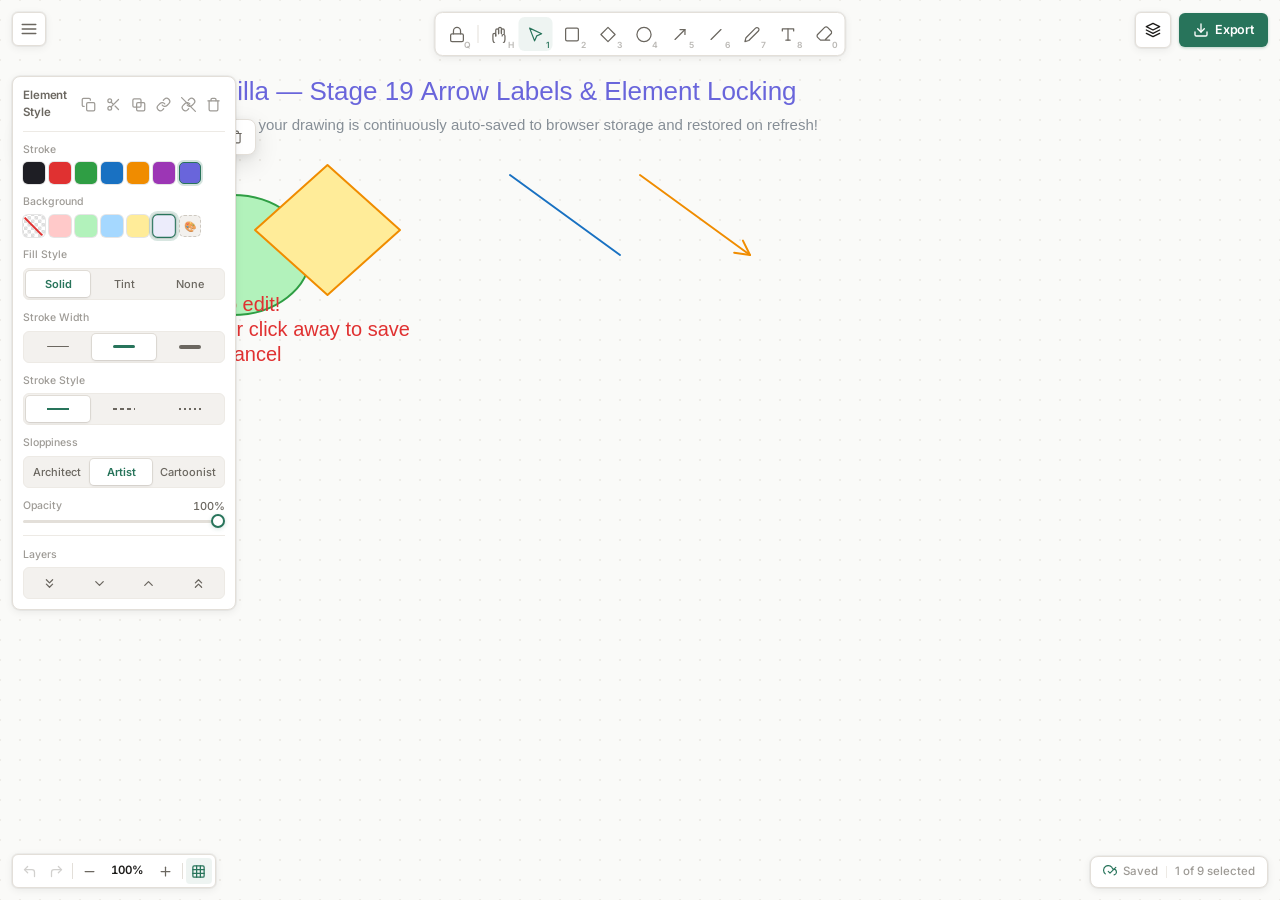
==== index.html @ 97c3aad4 "frontend almost done" ====
<!DOCTYPE html>
<html lang="en">
<head>
  <meta charset="UTF-8">
  <meta name="viewport" content="width=device-width, initial-scale=1.0, maximum-scale=1.0, user-scalable=no">
  <title>Excalidraw - Vanilla JavaScript</title>
  <meta name="description" content="Vanilla HTML, CSS, and Canvas 2D implementation of Excalidraw's frontend architecture">

  <!-- Typography: Google Fonts (Inter for clean UI, Caveat for hand-drawn labels) -->
  <link rel="preconnect" href="https://fonts.googleapis.com">
  <link rel="preconnect" href="https://fonts.gstatic.com" crossorigin>
  <link href="https://fonts.googleapis.com/css2?family=Caveat:wght@500;700&family=Inter:wght@400;500;600;700&display=swap" rel="stylesheet">

  <!-- Core Stylesheets -->
  <link rel="stylesheet" href="css/reset.css">
  <link rel="stylesheet" href="css/variables.css">
  <link rel="stylesheet" href="css/base.css">
  <link rel="stylesheet" href="css/layout.css">
  <link rel="stylesheet" href="css/canvas.css">
  <link rel="stylesheet" href="css/theme.css">
  <link rel="stylesheet" href="css/components/toolbar.css">
  <link rel="stylesheet" href="css/components/text-editor.css">
  <link rel="stylesheet" href="css/components/properties-panel.css">
  <link rel="stylesheet" href="css/components/zoom-controls.css">
  <link rel="stylesheet" href="css/components/context-menu.css">
  <link rel="stylesheet" href="css/components/topbar.css">
  <link rel="stylesheet" href="css/components/export-dialog.css">
  <link rel="stylesheet" href="css/components/status-bar.css">
  <link rel="stylesheet" href="css/components/floating-toolbar.css">
  <link rel="stylesheet" href="css/components/layers-panel.css">

  <!-- Apply saved theme before first paint to avoid flash -->
  <script>
    (function () {
      try {
        if (localStorage.getItem('excalidraw-theme') === 'dark') {
          document.documentElement.setAttribute('data-theme', 'dark');
        }
      } catch (e) { /* ignore */ }
    })();
  </script>
</head>
<body>
  <!-- Main Application Root -->
  <div id="app">

    <!-- Topbar Container -->
    <header id="topbar-container" class="ui-layer topbar-container">
      <div class="topbar-left">
        <!-- Hamburger Main Menu Button -->
        <button type="button" class="topbar-btn" id="btn-app-menu" title="Main menu" aria-label="Main menu" aria-haspopup="true" aria-expanded="false">
          <svg width="18" height="18" viewBox="0 0 24 24" fill="none" stroke="currentColor" stroke-width="2" stroke-linecap="round" stroke-linejoin="round">
            <line x1="3" y1="12" x2="21" y2="12"></line>
            <line x1="3" y1="6" x2="21" y2="6"></line>
            <line x1="3" y1="18" x2="21" y2="18"></line>
          </svg>
        </button>

        <!-- Main Menu Dropdown -->
        <div class="app-menu-dropdown" id="app-menu-dropdown" style="display: none;" role="menu">

          <!-- Dark Mode Toggle -->
          <button type="button" class="app-menu-item" id="menu-item-theme" role="menuitem">
            <div class="app-menu-item-label">
              <span id="menu-theme-icon">
                <!-- Moon icon (shown in light mode) -->
                <svg width="15" height="15" viewBox="0 0 24 24" fill="none" stroke="currentColor" stroke-width="2" stroke-linecap="round" stroke-linejoin="round">
                  <path d="M21 12.79A9 9 0 1 1 11.21 3 7 7 0 0 0 21 12.79z"></path>
                </svg>
              </span>
              <span id="menu-theme-label">Dark mode</span>
            </div>
            <span class="app-menu-shortcut">Alt+D</span>
          </button>

          <div class="app-menu-separator"></div>

          <!-- Open / Load File -->
          <button type="button" class="app-menu-item" id="menu-item-open" role="menuitem">
            <div class="app-menu-item-label">
              <svg width="15" height="15" viewBox="0 0 24 24" fill="none" stroke="currentColor" stroke-width="2" stroke-linecap="round" stroke-linejoin="round">
                <path d="M22 19a2 2 0 0 1-2 2H4a2 2 0 0 1-2-2V5a2 2 0 0 1 2-2h5l2 3h9a2 2 0 0 1 2 2z"></path>
              </svg>
              <span>Open...</span>
            </div>
            <span class="app-menu-shortcut">Ctrl+O</span>
          </button>

          <!-- Save to Disk -->
          <button type="button" class="app-menu-item" id="menu-item-save" role="menuitem">
            <div class="app-menu-item-label">
              <svg width="15" height="15" viewBox="0 0 24 24" fill="none" stroke="currentColor" stroke-width="2" stroke-linecap="round" stroke-linejoin="round">
                <path d="M19 21H5a2 2 0 0 1-2-2V5a2 2 0 0 1 2-2h11l5 5v11a2 2 0 0 1-2 2z"></path>
                <polyline points="17 21 17 13 7 13 7 21"></polyline>
                <polyline points="7 3 7 8 15 8"></polyline>
              </svg>
              <span>Save to disk</span>
            </div>
            <span class="app-menu-shortcut">Ctrl+S</span>
          </button>

          <!-- Export Image Modal -->
          <button type="button" class="app-menu-item" id="menu-item-export" role="menuitem">
            <div class="app-menu-item-label">
              <svg width="15" height="15" viewBox="0 0 24 24" fill="none" stroke="currentColor" stroke-width="2" stroke-linecap="round" stroke-linejoin="round">
                <rect x="3" y="3" width="18" height="18" rx="2" ry="2"></rect>
                <circle cx="8.5" cy="8.5" r="1.5"></circle>
                <polyline points="21 15 16 10 5 21"></polyline>
              </svg>
              <span>Export image...</span>
            </div>
            <span class="app-menu-shortcut">Ctrl+Shift+E</span>
          </button>

          <div class="app-menu-separator"></div>

          <!-- Reset Canvas -->
          <button type="button" class="app-menu-item item-danger" id="menu-item-reset" role="menuitem">
            <div class="app-menu-item-label">
              <svg width="15" height="15" viewBox="0 0 24 24" fill="none" stroke="currentColor" stroke-width="2" stroke-linecap="round" stroke-linejoin="round">
                <polyline points="3 6 5 6 21 6"></polyline>
                <path d="M19 6v14a2 2 0 0 1-2 2H7a2 2 0 0 1-2-2V6m3 0V4a2 2 0 0 1 2-2h4a2 2 0 0 1 2 2v2"></path>
              </svg>
              <span>Reset canvas</span>
            </div>
          </button>
        </div>

        <!-- Hidden File Input for Loading .excalidraw files -->
        <input type="file" id="file-input-load" accept=".excalidraw,.json" style="display: none;">
      </div>

      <div class="topbar-right">
        <!-- Quick Export Button -->
        <button type="button" class="topbar-action-btn" id="btn-quick-export" title="Export image (Ctrl+Shift+E)" aria-label="Export image">
          <svg width="16" height="16" viewBox="0 0 24 24" fill="none" stroke="currentColor" stroke-width="2" stroke-linecap="round" stroke-linejoin="round">
            <path d="M21 15v4a2 2 0 0 1-2 2H5a2 2 0 0 1-2-2v-4"></path>
            <polyline points="7 10 12 15 17 10"></polyline>
            <line x1="12" y1="15" x2="12" y2="3"></line>
          </svg>
          <span>Export</span>
        </button>
      </div>
    </header>

    <!-- Floating Shape Toolbar Container -->
    <nav id="toolbar-container" class="ui-layer toolbar-container">
      <div class="toolbar" role="toolbar" aria-label="Drawing Tools">
        <!-- Lock Tool Toggle -->
        <button type="button" class="tool-btn" id="tool-lock" data-tool="lock" title="Keep selected tool active (Q)" aria-label="Lock tool">
          <svg width="18" height="18" viewBox="0 0 24 24" fill="none" stroke="currentColor" stroke-width="2" stroke-linecap="round" stroke-linejoin="round">
            <rect x="3" y="11" width="18" height="11" rx="2" ry="2"></rect>
            <path d="M7 11V7a5 5 0 0 1 10 0v4"></path>
          </svg>
          <span class="tool-badge">Q</span>
        </button>

        <div class="tool-separator"></div>

        <!-- Hand Tool (Panning) -->
        <button type="button" class="tool-btn" id="tool-hand" data-tool="hand" title="Hand (Pan tool) (H)" aria-label="Hand tool">
          <svg width="18" height="18" viewBox="0 0 24 24" fill="none" stroke="currentColor" stroke-width="2" stroke-linecap="round" stroke-linejoin="round">
            <path d="M18 11V6a2 2 0 0 0-4 0v5"></path>
            <path d="M14 10V4a2 2 0 0 0-4 0v7"></path>
            <path d="M10 10.5V6a2 2 0 0 0-4 0v8"></path>
            <path d="M6 14v-1.5a2 2 0 0 0-4 0v6.5a7 7 0 0 0 7 7h3a7 7 0 0 0 7-7v-5a2 2 0 0 0-4 0"></path>
          </svg>
          <span class="tool-badge">H</span>
        </button>

        <!-- Selection Tool -->
        <button type="button" class="tool-btn active" id="tool-selection" data-tool="selection" title="Selection (V or 1)" aria-label="Selection tool">
          <svg width="18" height="18" viewBox="0 0 24 24" fill="none" stroke="currentColor" stroke-width="2" stroke-linecap="round" stroke-linejoin="round">
            <path d="M3 3l7 18 3-7 7-3L3 3z"></path>
          </svg>
          <span class="tool-badge">1</span>
        </button>

        <!-- Rectangle Tool -->
        <button type="button" class="tool-btn" id="tool-rectangle" data-tool="rectangle" title="Rectangle (R or 2)" aria-label="Rectangle tool">
          <svg width="18" height="18" viewBox="0 0 24 24" fill="none" stroke="currentColor" stroke-width="2" stroke-linecap="round" stroke-linejoin="round">
            <rect x="3" y="3" width="18" height="18" rx="2"></rect>
          </svg>
          <span class="tool-badge">2</span>
        </button>

        <!-- Diamond Tool -->
        <button type="button" class="tool-btn" id="tool-diamond" data-tool="diamond" title="Diamond (D or 3)" aria-label="Diamond tool">
          <svg width="18" height="18" viewBox="0 0 24 24" fill="none" stroke="currentColor" stroke-width="2" stroke-linecap="round" stroke-linejoin="round">
            <path d="M12 2l10 10-10 10L2 12z"></path>
          </svg>
          <span class="tool-badge">3</span>
        </button>

        <!-- Ellipse Tool -->
        <button type="button" class="tool-btn" id="tool-ellipse" data-tool="ellipse" title="Ellipse (O or 4)" aria-label="Ellipse tool">
          <svg width="18" height="18" viewBox="0 0 24 24" fill="none" stroke="currentColor" stroke-width="2" stroke-linecap="round" stroke-linejoin="round">
            <circle cx="12" cy="12" r="10"></circle>
          </svg>
          <span class="tool-badge">4</span>
        </button>

        <!-- Arrow Tool -->
        <button type="button" class="tool-btn" id="tool-arrow" data-tool="arrow" title="Arrow (A or 5)" aria-label="Arrow tool">
          <svg width="18" height="18" viewBox="0 0 24 24" fill="none" stroke="currentColor" stroke-width="2" stroke-linecap="round" stroke-linejoin="round">
            <line x1="5" y1="19" x2="19" y2="5"></line>
            <polyline points="12 5 19 5 19 12"></polyline>
          </svg>
          <span class="tool-badge">5</span>
        </button>

        <!-- Line Tool -->
        <button type="button" class="tool-btn" id="tool-line" data-tool="line" title="Line (L or 6)" aria-label="Line tool">
          <svg width="18" height="18" viewBox="0 0 24 24" fill="none" stroke="currentColor" stroke-width="2" stroke-linecap="round" stroke-linejoin="round">
            <line x1="5" y1="19" x2="19" y2="5"></line>
          </svg>
          <span class="tool-badge">6</span>
        </button>

        <!-- Pencil / Freehand Tool -->
        <button type="button" class="tool-btn" id="tool-freedraw" data-tool="freedraw" title="Pencil / Draw (P or 7)" aria-label="Pencil tool">
          <svg width="18" height="18" viewBox="0 0 24 24" fill="none" stroke="currentColor" stroke-width="2" stroke-linecap="round" stroke-linejoin="round">
            <path d="M17 3a2.828 2.828 0 1 1 4 4L7.5 20.5 2 22l1.5-5.5L17 3z"></path>
          </svg>
          <span class="tool-badge">7</span>
        </button>

        <!-- Text Tool -->
        <button type="button" class="tool-btn" id="tool-text" data-tool="text" title="Text (T or 8)" aria-label="Text tool">
          <svg width="18" height="18" viewBox="0 0 24 24" fill="none" stroke="currentColor" stroke-width="2" stroke-linecap="round" stroke-linejoin="round">
            <polyline points="4 7 4 4 20 4 20 7"></polyline>
            <line x1="9" y1="20" x2="15" y2="20"></line>
            <line x1="12" y1="4" x2="12" y2="20"></line>
          </svg>
          <span class="tool-badge">8</span>
        </button>

        <!-- Eraser Tool -->
        <button type="button" class="tool-btn" id="tool-eraser" data-tool="eraser" title="Eraser (E or 0)" aria-label="Eraser tool">
          <svg width="18" height="18" viewBox="0 0 24 24" fill="none" stroke="currentColor" stroke-width="2" stroke-linecap="round" stroke-linejoin="round">
            <path d="M20 20H7L3 16C2 15 2 13 3 12L13 2C14 1 16 1 17 2L22 7C23 8 23 10 22 11L14 19"></path>
          </svg>
          <span class="tool-badge">0</span>
        </button>
      </div>
    </nav>

    <!-- Element Properties Panel Container -->
    <aside id="properties-panel-container" class="ui-layer properties-panel-container">
      <div class="properties-panel" role="region" aria-label="Element Properties">

        <!-- Panel Header & Quick Actions -->
        <div class="prop-header">
          <span class="prop-header-title" id="prop-panel-title">Default Style</span>
          <div class="prop-header-actions">
            <button type="button" class="prop-action-btn" id="prop-action-copy" title="Copy selected (Ctrl+C)" aria-label="Copy">
              <svg width="15" height="15" viewBox="0 0 24 24" fill="none" stroke="currentColor" stroke-width="2" stroke-linecap="round" stroke-linejoin="round">
                <rect x="9" y="9" width="13" height="13" rx="2" ry="2"></rect>
                <path d="M5 15H4a2 2 0 0 1-2-2V4a2 2 0 0 1 2-2h9a2 2 0 0 1 2 2v1"></path>
              </svg>
            </button>
            <button type="button" class="prop-action-btn" id="prop-action-cut" title="Cut selected (Ctrl+X)" aria-label="Cut">
              <svg width="15" height="15" viewBox="0 0 24 24" fill="none" stroke="currentColor" stroke-width="2" stroke-linecap="round" stroke-linejoin="round">
                <circle cx="6" cy="6" r="3"></circle>
                <circle cx="6" cy="18" r="3"></circle>
                <line x1="20" y1="4" x2="8.12" y2="15.88"></line>
                <line x1="14.47" y1="14.48" x2="20" y2="20"></line>
                <line x1="8.12" y1="8.12" x2="12" y2="12"></line>
              </svg>
            </button>
            <button type="button" class="prop-action-btn" id="prop-action-duplicate" title="Duplicate selected (Ctrl+D)" aria-label="Duplicate">
              <svg width="15" height="15" viewBox="0 0 24 24" fill="none" stroke="currentColor" stroke-width="2" stroke-linecap="round" stroke-linejoin="round">
                <rect x="9" y="9" width="13" height="13" rx="2" ry="2"></rect>
                <rect x="3" y="3" width="13" height="13" rx="2" ry="2"></rect>
              </svg>
            </button>
            <button type="button" class="prop-action-btn" id="prop-action-group" title="Group selected (Ctrl+G)" aria-label="Group">
              <svg width="15" height="15" viewBox="0 0 24 24" fill="none" stroke="currentColor" stroke-width="2" stroke-linecap="round" stroke-linejoin="round">
                <path d="M10 13a5 5 0 0 0 7.54.54l3-3a5 5 0 0 0-7.07-7.07l-1.72 1.71"></path>
                <path d="M14 11a5 5 0 0 0-7.54-.54l-3 3a5 5 0 0 0 7.07 7.07l1.71-1.71"></path>
              </svg>
            </button>
            <button type="button" class="prop-action-btn" id="prop-action-ungroup" title="Ungroup selected (Ctrl+Shift+G)" aria-label="Ungroup">
              <svg width="15" height="15" viewBox="0 0 24 24" fill="none" stroke="currentColor" stroke-width="2" stroke-linecap="round" stroke-linejoin="round">
                <line x1="1" y1="1" x2="23" y2="23"></line>
                <path d="M10 13a5 5 0 0 0 7.54.54l3-3a5 5 0 0 0-7.07-7.07l-1.72 1.71"></path>
                <path d="M14 11a5 5 0 0 0-7.54-.54l-3 3a5 5 0 0 0 7.07 7.07l1.71-1.71"></path>
              </svg>
            </button>
            <button type="button" class="prop-action-btn prop-btn-danger" id="prop-action-delete" title="Delete selected (Delete)" aria-label="Delete">
              <svg width="15" height="15" viewBox="0 0 24 24" fill="none" stroke="currentColor" stroke-width="2" stroke-linecap="round" stroke-linejoin="round">
                <polyline points="3 6 5 6 21 6"></polyline>
                <path d="M19 6v14a2 2 0 0 1-2 2H7a2 2 0 0 1-2-2V6m3 0V4a2 2 0 0 1 2-2h4a2 2 0 0 1 2 2v2"></path>
              </svg>
            </button>
          </div>
        </div>

        <!-- 1. Stroke / Color Section -->
        <div class="prop-group" id="prop-group-stroke">
          <label class="prop-label" id="stroke-label">Stroke</label>
          <div class="color-palette" data-property="strokeColor">
            <button type="button" class="color-swatch active" data-color="#1e1e24" style="background-color: #1e1e24;" title="Charcoal Black"></button>
            <button type="button" class="color-swatch" data-color="#e03131" style="background-color: #e03131;" title="Red"></button>
            <button type="button" class="color-swatch" data-color="#2f9e44" style="background-color: #2f9e44;" title="Green"></button>
            <button type="button" class="color-swatch" data-color="#1971c2" style="background-color: #1971c2;" title="Blue"></button>
            <button type="button" class="color-swatch" data-color="#f08c00" style="background-color: #f08c00;" title="Orange"></button>
            <button type="button" class="color-swatch" data-color="#9c36b5" style="background-color: #9c36b5;" title="Purple"></button>
            
            <!-- Custom Color Picker Wrapper -->
            <label class="color-picker-label" title="Custom stroke color">
              <input type="color" class="color-picker-input" id="stroke-color-picker" value="#1e1e24">
              <span class="color-picker-icon">🎨</span>
            </label>
          </div>
        </div>

        <!-- 2. Background / Fill Color Section -->
        <div class="prop-group" id="prop-group-bg">
          <label class="prop-label">Background</label>
          <div class="color-palette" data-property="backgroundColor">
            <button type="button" class="color-swatch swatch-transparent active" data-color="transparent" title="Transparent">
              <span class="swatch-slash"></span>
            </button>
            <button type="button" class="color-swatch" data-color="#ffc9c9" style="background-color: #ffc9c9;" title="Light Red"></button>
            <button type="button" class="color-swatch" data-color="#b2f2bb" style="background-color: #b2f2bb;" title="Light Green"></button>
            <button type="button" class="color-swatch" data-color="#a5d8ff" style="background-color: #a5d8ff;" title="Light Blue"></button>
            <button type="button" class="color-swatch" data-color="#ffec99" style="background-color: #ffec99;" title="Light Yellow"></button>
            <button type="button" class="color-swatch" data-color="#ececfb" style="background-color: #ececfb;" title="Lavender"></button>

            <!-- Custom Color Picker Wrapper -->
            <label class="color-picker-label" title="Custom background color">
              <input type="color" class="color-picker-input" id="bg-color-picker" value="#ffffff">
              <span class="color-picker-icon">🎨</span>
            </label>
          </div>
        </div>

        <!-- 3. Fill Style Section -->
        <div class="prop-group" id="prop-group-fill-style">
          <label class="prop-label">Fill Style</label>
          <div class="button-group" data-property="fillStyle">
            <button type="button" class="prop-btn active" data-value="solid" title="Solid fill">
              <span class="icon-text">Solid</span>
            </button>
            <button type="button" class="prop-btn" data-value="semi" title="Semi-transparent tint">
              <span class="icon-text">Tint</span>
            </button>
            <button type="button" class="prop-btn" data-value="transparent" title="Outline only">
              <span class="icon-text">None</span>
            </button>
          </div>
        </div>

        <!-- 4. Stroke Width Section -->
        <div class="prop-group" id="prop-group-stroke-width">
          <label class="prop-label">Stroke Width</label>
          <div class="button-group" data-property="strokeWidth">
            <button type="button" class="prop-btn" data-value="1" title="Thin (1px)">
              <span class="stroke-preview stroke-thin"></span>
            </button>
            <button type="button" class="prop-btn active" data-value="2" title="Medium (2px)">
              <span class="stroke-preview stroke-medium"></span>
            </button>
            <button type="button" class="prop-btn" data-value="4" title="Bold (4px)">
              <span class="stroke-preview stroke-bold"></span>
            </button>
          </div>
        </div>

        <!-- 5. Stroke Style Section -->
        <div class="prop-group" id="prop-group-stroke-style">
          <label class="prop-label">Stroke Style</label>
          <div class="button-group" data-property="strokeStyle">
            <button type="button" class="prop-btn active" data-value="solid" title="Solid">
              <span class="dash-preview dash-solid"></span>
            </button>
            <button type="button" class="prop-btn" data-value="dashed" title="Dashed">
              <span class="dash-preview dash-dashed"></span>
            </button>
            <button type="button" class="prop-btn" data-value="dotted" title="Dotted">
              <span class="dash-preview dash-dotted"></span>
            </button>
          </div>
        </div>

        <!-- 6. Sloppiness / Roughness Section -->
        <div class="prop-group" id="prop-group-roughness">
          <label class="prop-label">Sloppiness</label>
          <div class="button-group" data-property="roughness">
            <button type="button" class="prop-btn" data-value="0" title="Architect (Clean & Straight)">
              <span class="icon-text">Architect</span>
            </button>
            <button type="button" class="prop-btn active" data-value="1" title="Artist (Hand-drawn)">
              <span class="icon-text">Artist</span>
            </button>
            <button type="button" class="prop-btn" data-value="2" title="Cartoonist (Wobbly)">
              <span class="icon-text">Cartoonist</span>
            </button>
          </div>
        </div>

        <!-- 7. Text-Specific Options (Font Family, Font Size, Text Align) -->
        <div class="prop-text-container" id="prop-group-text" style="display: none;">
          <div class="prop-separator"></div>

          <!-- Font Family -->
          <div class="prop-group">
            <label class="prop-label">Font Family</label>
            <div class="button-group" data-property="fontFamily">
              <button type="button" class="prop-btn active" data-value="1" title="Hand-drawn (Caveat)">
                <span class="font-preview font-hand">Hand</span>
              </button>
              <button type="button" class="prop-btn" data-value="2" title="Sans-Serif (Inter)">
                <span class="font-preview font-sans">Sans</span>
              </button>
              <button type="button" class="prop-btn" data-value="3" title="Monospace (Courier)">
                <span class="font-preview font-mono">Code</span>
              </button>
            </div>
          </div>

          <!-- Font Size -->
          <div class="prop-group">
            <label class="prop-label">Font Size</label>
            <div class="button-group" data-property="fontSize">
              <button type="button" class="prop-btn" data-value="16" title="Small (16px)">S</button>
              <button type="button" class="prop-btn active" data-value="20" title="Medium (20px)">M</button>
              <button type="button" class="prop-btn" data-value="28" title="Large (28px)">L</button>
              <button type="button" class="prop-btn" data-value="36" title="Extra Large (36px)">XL</button>
            </div>
          </div>

          <!-- Text Alignment -->
          <div class="prop-group">
            <label class="prop-label">Text Align</label>
            <div class="button-group" data-property="textAlign">
              <button type="button" class="prop-btn active" data-value="left" title="Align Left">
                <svg width="14" height="14" viewBox="0 0 24 24" fill="none" stroke="currentColor" stroke-width="2" stroke-linecap="round"><line x1="17" y1="10" x2="3" y2="10"></line><line x1="21" y1="6" x2="3" y2="6"></line><line x1="21" y1="14" x2="3" y2="14"></line><line x1="17" y1="18" x2="3" y2="18"></line></svg>
              </button>
              <button type="button" class="prop-btn" data-value="center" title="Align Center">
                <svg width="14" height="14" viewBox="0 0 24 24" fill="none" stroke="currentColor" stroke-width="2" stroke-linecap="round"><line x1="18" y1="10" x2="6" y2="10"></line><line x1="21" y1="6" x2="3" y2="6"></line><line x1="21" y1="14" x2="3" y2="14"></line><line x1="18" y1="18" x2="6" y2="18"></line></svg>
              </button>
              <button type="button" class="prop-btn" data-value="right" title="Align Right">
                <svg width="14" height="14" viewBox="0 0 24 24" fill="none" stroke="currentColor" stroke-width="2" stroke-linecap="round"><line x1="21" y1="10" x2="7" y2="10"></line><line x1="21" y1="6" x2="3" y2="6"></line><line x1="21" y1="14" x2="3" y2="14"></line><line x1="21" y1="18" x2="7" y2="18"></line></svg>
              </button>
            </div>
          </div>
        </div>

        <!-- 8. Opacity Slider Section -->
        <div class="prop-group" id="prop-group-opacity">
          <div class="prop-slider-header">
            <label class="prop-label">Opacity</label>
            <span class="prop-value-badge" id="opacity-value-label">100%</span>
          </div>
          <input type="range" class="prop-slider" id="opacity-slider" min="10" max="100" step="5" value="100">
        </div>

        <!-- 9. Layer Order Section (Active when elements are selected) -->
        <div class="prop-group" id="prop-group-layers" style="display: none;">
          <div class="prop-separator"></div>
          <label class="prop-label">Layers</label>
          <div class="button-group" id="layer-actions-group">
            <button type="button" class="prop-btn" id="btn-layer-send-back" title="Send to back (Ctrl+Shift+[)" aria-label="Send to back">
              <svg width="15" height="15" viewBox="0 0 24 24" fill="none" stroke="currentColor" stroke-width="2" stroke-linecap="round" stroke-linejoin="round">
                <polyline points="7 13 12 18 17 13"></polyline>
                <polyline points="7 6 12 11 17 6"></polyline>
              </svg>
            </button>
            <button type="button" class="prop-btn" id="btn-layer-send-backward" title="Send backward (Ctrl+[)" aria-label="Send backward">
              <svg width="15" height="15" viewBox="0 0 24 24" fill="none" stroke="currentColor" stroke-width="2" stroke-linecap="round" stroke-linejoin="round">
                <polyline points="6 9 12 15 18 9"></polyline>
              </svg>
            </button>
            <button type="button" class="prop-btn" id="btn-layer-bring-forward" title="Bring forward (Ctrl+])" aria-label="Bring forward">
              <svg width="15" height="15" viewBox="0 0 24 24" fill="none" stroke="currentColor" stroke-width="2" stroke-linecap="round" stroke-linejoin="round">
                <polyline points="18 15 12 9 6 15"></polyline>
              </svg>
            </button>
            <button type="button" class="prop-btn" id="btn-layer-bring-front" title="Bring to front (Ctrl+Shift+])" aria-label="Bring to front">
              <svg width="15" height="15" viewBox="0 0 24 24" fill="none" stroke="currentColor" stroke-width="2" stroke-linecap="round" stroke-linejoin="round">
                <polyline points="17 11 12 6 7 11"></polyline>
                <polyline points="17 18 12 13 7 18"></polyline>
              </svg>
            </button>
          </div>
        </div>

      </div>
    </aside>

    <!-- Main Workspace Hosting Both Canvases -->
    <main id="workspace" class="workspace">
      <div id="canvas-container" class="canvas-container">
        <!-- Canvas 1: Static Drawing Canvas (Committed elements, grid, scene background) -->
        <canvas id="static-canvas"></canvas>

        <!-- Canvas 2: Interactive Overlay Canvas (Draft previews, selection box, resize handles) -->
        <canvas id="interactive-canvas"></canvas>
      </div>
    </main>

    <!-- Bottom-Left Zoom and History Controls Container -->
    <div id="zoom-controls-container" class="ui-layer zoom-controls-container">
      <div class="zoom-controls" role="toolbar" aria-label="Zoom and History Controls">
        <!-- Undo Button -->
        <button type="button" class="zoom-btn" id="btn-undo" title="Undo (Ctrl+Z)" aria-label="Undo" disabled>
          <svg width="15" height="15" viewBox="0 0 24 24" fill="none" stroke="currentColor" stroke-width="2" stroke-linecap="round" stroke-linejoin="round">
            <polyline points="9 14 4 9 9 4"></polyline>
            <path d="M20 20v-7a4 4 0 0 0-4-4H4"></path>
          </svg>
        </button>

        <!-- Redo Button -->
        <button type="button" class="zoom-btn" id="btn-redo" title="Redo (Ctrl+Y or Ctrl+Shift+Z)" aria-label="Redo" disabled>
          <svg width="15" height="15" viewBox="0 0 24 24" fill="none" stroke="currentColor" stroke-width="2" stroke-linecap="round" stroke-linejoin="round">
            <polyline points="15 14 20 9 15 4"></polyline>
            <path d="M4 20v-7a4 4 0 0 1 4-4h12"></path>
          </svg>
        </button>

        <!-- Separator -->
        <div class="zoom-separator"></div>

        <!-- Zoom Out Button -->
        <button type="button" class="zoom-btn" id="zoom-out-btn" title="Zoom out (Ctrl+-)" aria-label="Zoom out">
          <svg width="15" height="15" viewBox="0 0 24 24" fill="none" stroke="currentColor" stroke-width="2" stroke-linecap="round" stroke-linejoin="round">
            <line x1="5" y1="12" x2="19" y2="12"></line>
          </svg>
        </button>

        <!-- Zoom Percentage / Reset Button -->
        <button type="button" class="zoom-value-btn" id="zoom-reset-btn" title="Reset zoom to 100% (Ctrl+0)" aria-label="Reset zoom">
          <span id="zoom-value-label">100%</span>
        </button>

        <!-- Zoom In Button -->
        <button type="button" class="zoom-btn" id="zoom-in-btn" title="Zoom in (Ctrl++)" aria-label="Zoom in">
          <svg width="15" height="15" viewBox="0 0 24 24" fill="none" stroke="currentColor" stroke-width="2" stroke-linecap="round" stroke-linejoin="round">
            <line x1="12" y1="5" x2="12" y2="19"></line>
            <line x1="5" y1="12" x2="19" y2="12"></line>
          </svg>
        </button>

        <!-- Separator -->
        <div class="zoom-separator"></div>

        <!-- Grid Mode Toggle Button -->
        <button type="button" class="zoom-btn active" id="btn-grid" title="Toggle grid mode (Ctrl+')" aria-label="Toggle grid">
          <svg width="15" height="15" viewBox="0 0 24 24" fill="none" stroke="currentColor" stroke-width="2" stroke-linecap="round" stroke-linejoin="round">
            <rect x="3" y="3" width="18" height="18" rx="2"></rect>
            <line x1="3" y1="9" x2="21" y2="9"></line>
            <line x1="3" y1="15" x2="21" y2="15"></line>
            <line x1="9" y1="3" x2="9" y2="21"></line>
            <line x1="15" y1="3" x2="15" y2="21"></line>
          </svg>
        </button>
      </div>
    </div>

    <!-- Bottom-Right Status Bar Container -->
    <footer id="status-bar-container" class="ui-layer status-bar-container">
      <div class="status-bar" role="status" aria-live="polite">
        <!-- Auto-Save Persistence Status -->
        <div class="status-save-group" id="status-save-group" title="Auto-saved to your browser's local storage">
          <span class="status-icon" id="status-save-icon">
            <svg width="14" height="14" viewBox="0 0 24 24" fill="none" stroke="currentColor" stroke-width="2" stroke-linecap="round" stroke-linejoin="round">
              <path d="M19 16.9A5 5 0 0 0 18 7h-1.26A8 8 0 1 0 4 15.25"></path>
              <polyline points="9 11 12 14 22 4"></polyline>
            </svg>
          </span>
          <span class="status-text" id="status-save-text">Saved</span>
        </div>

        <div class="status-divider"></div>

        <!-- Scene Elements / Selection Metrics -->
        <div class="status-metrics-group" id="status-metrics-group">
          <span class="status-metrics-text" id="status-metrics-text">0 elements</span>
        </div>
      </div>
    </footer>

    <!-- Context Menu Overlay Container -->
    <div id="context-menu-container" class="ui-layer context-menu-container">
      <div class="context-menu" id="canvas-context-menu" role="menu" aria-label="Element Actions" style="display: none;">
        <!-- Copy -->
        <button type="button" class="context-menu-item" data-action="copy" role="menuitem">
          <div class="context-menu-label-group">
            <span class="context-menu-icon">
              <svg width="15" height="15" viewBox="0 0 24 24" fill="none" stroke="currentColor" stroke-width="2" stroke-linecap="round" stroke-linejoin="round">
                <rect x="9" y="9" width="13" height="13" rx="2" ry="2"></rect>
                <path d="M5 15H4a2 2 0 0 1-2-2V4a2 2 0 0 1 2-2h9a2 2 0 0 1 2 2v1"></path>
              </svg>
            </span>
            <span>Copy</span>
          </div>
          <span class="context-menu-shortcut">Ctrl+C</span>
        </button>

        <!-- Cut -->
        <button type="button" class="context-menu-item" data-action="cut" role="menuitem">
          <div class="context-menu-label-group">
            <span class="context-menu-icon">
              <svg width="15" height="15" viewBox="0 0 24 24" fill="none" stroke="currentColor" stroke-width="2" stroke-linecap="round" stroke-linejoin="round">
                <circle cx="6" cy="6" r="3"></circle>
                <circle cx="6" cy="18" r="3"></circle>
                <line x1="20" y1="4" x2="8.12" y2="15.88"></line>
                <line x1="14.47" y1="14.48" x2="20" y2="20"></line>
                <line x1="8.12" y1="8.12" x2="12" y2="12"></line>
              </svg>
            </span>
            <span>Cut</span>
          </div>
          <span class="context-menu-shortcut">Ctrl+X</span>
        </button>

        <!-- Paste -->
        <button type="button" class="context-menu-item" data-action="paste" role="menuitem">
          <div class="context-menu-label-group">
            <span class="context-menu-icon">
              <svg width="15" height="15" viewBox="0 0 24 24" fill="none" stroke="currentColor" stroke-width="2" stroke-linecap="round" stroke-linejoin="round">
                <path d="M16 4h2a2 2 0 0 1 2 2v14a2 2 0 0 1-2 2H6a2 2 0 0 1-2-2V6a2 2 0 0 1 2-2h2"></path>
                <rect x="8" y="2" width="8" height="4" rx="1" ry="1"></rect>
              </svg>
            </span>
            <span>Paste</span>
          </div>
          <span class="context-menu-shortcut">Ctrl+V</span>
        </button>

        <!-- Duplicate -->
        <button type="button" class="context-menu-item" data-action="duplicate" role="menuitem">
          <div class="context-menu-label-group">
            <span class="context-menu-icon">
              <svg width="15" height="15" viewBox="0 0 24 24" fill="none" stroke="currentColor" stroke-width="2" stroke-linecap="round" stroke-linejoin="round">
                <rect x="9" y="9" width="13" height="13" rx="2" ry="2"></rect>
                <rect x="3" y="3" width="13" height="13" rx="2" ry="2"></rect>
              </svg>
            </span>
            <span>Duplicate</span>
          </div>
          <span class="context-menu-shortcut">Ctrl+D</span>
        </button>

        <!-- Group Selection -->
        <button type="button" class="context-menu-item" data-action="group" role="menuitem">
          <div class="context-menu-label-group">
            <span class="context-menu-icon">
              <svg width="15" height="15" viewBox="0 0 24 24" fill="none" stroke="currentColor" stroke-width="2" stroke-linecap="round" stroke-linejoin="round">
                <path d="M10 13a5 5 0 0 0 7.54.54l3-3a5 5 0 0 0-7.07-7.07l-1.72 1.71"></path>
                <path d="M14 11a5 5 0 0 0-7.54-.54l-3 3a5 5 0 0 0 7.07 7.07l1.71-1.71"></path>
              </svg>
            </span>
            <span>Group selection</span>
          </div>
          <span class="context-menu-shortcut">Ctrl+G</span>
        </button>

        <!-- Ungroup Selection -->
        <button type="button" class="context-menu-item" data-action="ungroup" role="menuitem">
          <div class="context-menu-label-group">
            <span class="context-menu-icon">
              <svg width="15" height="15" viewBox="0 0 24 24" fill="none" stroke="currentColor" stroke-width="2" stroke-linecap="round" stroke-linejoin="round">
                <line x1="1" y1="1" x2="23" y2="23"></line>
                <path d="M10 13a5 5 0 0 0 7.54.54l3-3a5 5 0 0 0-7.07-7.07l-1.72 1.71"></path>
                <path d="M14 11a5 5 0 0 0-7.54-.54l-3 3a5 5 0 0 0 7.07 7.07l1.71-1.71"></path>
              </svg>
            </span>
            <span>Ungroup selection</span>
          </div>
          <span class="context-menu-shortcut">Ctrl+Shift+G</span>
        </button>

        <div class="context-menu-separator"></div>

        <!-- Bring Forward -->
        <button type="button" class="context-menu-item" data-action="bringForward" role="menuitem">
          <div class="context-menu-label-group">
            <span class="context-menu-icon">
              <svg width="15" height="15" viewBox="0 0 24 24" fill="none" stroke="currentColor" stroke-width="2" stroke-linecap="round" stroke-linejoin="round">
                <polyline points="18 15 12 9 6 15"></polyline>
              </svg>
            </span>
            <span>Bring forward</span>
          </div>
          <span class="context-menu-shortcut">Ctrl+]</span>
        </button>

        <!-- Bring to Front -->
        <button type="button" class="context-menu-item" data-action="bringToFront" role="menuitem">
          <div class="context-menu-label-group">
            <span class="context-menu-icon">
              <svg width="15" height="15" viewBox="0 0 24 24" fill="none" stroke="currentColor" stroke-width="2" stroke-linecap="round" stroke-linejoin="round">
                <polyline points="17 11 12 6 7 11"></polyline>
                <polyline points="17 18 12 13 7 18"></polyline>
              </svg>
            </span>
            <span>Bring to front</span>
          </div>
          <span class="context-menu-shortcut">Ctrl+Shift+]</span>
        </button>

        <!-- Send Backward -->
        <button type="button" class="context-menu-item" data-action="sendBackward" role="menuitem">
          <div class="context-menu-label-group">
            <span class="context-menu-icon">
              <svg width="15" height="15" viewBox="0 0 24 24" fill="none" stroke="currentColor" stroke-width="2" stroke-linecap="round" stroke-linejoin="round">
                <polyline points="6 9 12 15 18 9"></polyline>
              </svg>
            </span>
            <span>Send backward</span>
          </div>
          <span class="context-menu-shortcut">Ctrl+[</span>
        </button>

        <!-- Send to Back -->
        <button type="button" class="context-menu-item" data-action="sendToBack" role="menuitem">
          <div class="context-menu-label-group">
            <span class="context-menu-icon">
              <svg width="15" height="15" viewBox="0 0 24 24" fill="none" stroke="currentColor" stroke-width="2" stroke-linecap="round" stroke-linejoin="round">
                <polyline points="7 13 12 18 17 13"></polyline>
                <polyline points="7 6 12 11 17 6"></polyline>
              </svg>
            </span>
            <span>Send to back</span>
          </div>
          <span class="context-menu-shortcut">Ctrl+Shift+[</span>
        </button>

        <div class="context-menu-separator"></div>

        <!-- Delete -->
        <button type="button" class="context-menu-item item-danger" data-action="delete" role="menuitem">
          <div class="context-menu-label-group">
            <span class="context-menu-icon">
              <svg width="15" height="15" viewBox="0 0 24 24" fill="none" stroke="currentColor" stroke-width="2" stroke-linecap="round" stroke-linejoin="round">
                <polyline points="3 6 5 6 21 6"></polyline>
                <path d="M19 6v14a2 2 0 0 1-2 2H7a2 2 0 0 1-2-2V6m3 0V4a2 2 0 0 1 2-2h4a2 2 0 0 1 2 2v2"></path>
              </svg>
            </span>
            <span>Delete</span>
          </div>
          <span class="context-menu-shortcut">Del</span>
        </button>

        <div class="context-menu-separator"></div>

        <!-- Toggle Grid -->
        <button type="button" class="context-menu-item" data-action="toggleGrid" role="menuitem">
          <div class="context-menu-label-group">
            <span class="context-menu-icon">
              <svg width="15" height="15" viewBox="0 0 24 24" fill="none" stroke="currentColor" stroke-width="2" stroke-linecap="round" stroke-linejoin="round">
                <rect x="3" y="3" width="18" height="18" rx="2"></rect>
                <line x1="3" y1="9" x2="21" y2="9"></line>
                <line x1="3" y1="15" x2="21" y2="15"></line>
                <line x1="9" y1="3" x2="9" y2="21"></line>
                <line x1="15" y1="3" x2="15" y2="21"></line>
              </svg>
            </span>
            <span>Toggle grid</span>
          </div>
          <span class="context-menu-shortcut">Ctrl+'</span>
        </button>
      </div>
    </div>

    <!-- Modal Dialogs Container -->
    <div id="dialogs-container" class="ui-layer dialogs-container" style="display: none;">
      <div class="modal-backdrop" id="export-dialog-backdrop">
        <div class="export-dialog" role="dialog" aria-modal="true" aria-labelledby="export-dialog-title">
          <!-- Header -->
          <div class="dialog-header">
            <h2 class="dialog-title" id="export-dialog-title">Export image</h2>
            <button type="button" class="dialog-close-btn" id="btn-close-export" aria-label="Close dialog">
              <svg width="18" height="18" viewBox="0 0 24 24" fill="none" stroke="currentColor" stroke-width="2" stroke-linecap="round" stroke-linejoin="round">
                <line x1="18" y1="6" x2="6" y2="18"></line>
                <line x1="6" y1="6" x2="18" y2="18"></line>
              </svg>
            </button>
          </div>

          <!-- Body -->
          <div class="dialog-body">
            <!-- Live Image Preview Card -->
            <div class="export-preview-container">
              <div class="export-preview-card" id="export-preview-card">
                <img id="export-preview-img" alt="Export preview" src="">
              </div>
            </div>

            <!-- Settings Panel -->
            <div class="export-settings">
              <!-- 1. Format Selection (PNG vs SVG) -->
              <div class="export-setting-group">
                <label class="setting-label">Format</label>
                <div class="segmented-control" id="export-format-control">
                  <button type="button" class="segment-btn active" data-format="png">PNG</button>
                  <button type="button" class="segment-btn" data-format="svg">SVG</button>
                </div>
              </div>

              <!-- 2. Scale Selection (1x, 2x, 3x) -->
              <div class="export-setting-group" id="group-export-scale">
                <label class="setting-label">Scale</label>
                <div class="segmented-control" id="export-scale-control">
                  <button type="button" class="segment-btn" data-scale="1">1x</button>
                  <button type="button" class="segment-btn active" data-scale="2">2x</button>
                  <button type="button" class="segment-btn" data-scale="3">3x</button>
                </div>
              </div>

              <!-- 3. Export Options Checkboxes -->
              <div class="export-setting-group">
                <label class="setting-label">Options</label>
                <div class="checkbox-group">
                  <label class="checkbox-label">
                    <input type="checkbox" id="chk-export-bg" checked>
                    <span>Include canvas background</span>
                  </label>
                  <label class="checkbox-label" id="lbl-export-selected-only">
                    <input type="checkbox" id="chk-export-selected-only">
                    <span>Export selected elements only</span>
                  </label>
                </div>
              </div>
            </div>
          </div>

          <!-- Footer Actions -->
          <div class="dialog-footer">
            <button type="button" class="dialog-btn btn-secondary" id="btn-export-copy-clipboard">
              <svg width="15" height="15" viewBox="0 0 24 24" fill="none" stroke="currentColor" stroke-width="2" stroke-linecap="round" stroke-linejoin="round">
                <rect x="9" y="9" width="13" height="13" rx="2" ry="2"></rect>
                <path d="M5 15H4a2 2 0 0 1-2-2V4a2 2 0 0 1 2-2h9a2 2 0 0 1 2 2v1"></path>
              </svg>
              <span id="btn-export-copy-label">Copy to clipboard</span>
            </button>

            <button type="button" class="dialog-btn btn-primary" id="btn-export-download">
              <svg width="15" height="15" viewBox="0 0 24 24" fill="none" stroke="currentColor" stroke-width="2" stroke-linecap="round" stroke-linejoin="round">
                <path d="M21 15v4a2 2 0 0 1-2 2H5a2 2 0 0 1-2-2v-4"></path>
                <polyline points="7 10 12 15 17 10"></polyline>
                <line x1="12" y1="15" x2="12" y2="3"></line>
              </svg>
              <span id="btn-export-download-label">Download PNG</span>
            </button>
          </div>
        </div>
      </div>
    </div>

  </div>

  <!-- Application Entry Point (Native ES Module) -->
  <script type="module" src="js/main.js"></script>
</body>
</html>
---- css/variables.css ----
/* ==========================================================================
   Design Tokens — Forest Green palette, crafted not generated
   ========================================================================== */

:root {
  /* Brand / Primary accent — Forest Green */
  --color-primary:        #28745B;
  --color-primary-hover:  #205D49;
  --color-primary-active: #1A4D3C;
  --color-primary-light:  rgba(40, 116, 91, 0.08);

  /* Surfaces — slightly warmer off-whites, less sterile */
  --color-bg-app:           #F0EDE8;
  --color-bg-canvas:        #FAFAF8;
  --color-bg-panel:         #FFFFFF;
  --color-bg-panel-hover:   #F8F7F5;
  --color-bg-button:        #F3F1EE;
  --color-bg-button-hover:  #E9E6E1;
  --color-bg-button-active: #DED9D2;

  /* Borders — warmer tones, not purely cool gray */
  --color-border:        #E3DFD9;
  --color-border-subtle: #EDEAE5;
  --color-border-strong: #CEC9C1;
  --color-border-focus:  rgba(40, 116, 91, 0.2);

  /* Text */
  --color-text-main:      #1C1B19;
  --color-text-secondary: #6B6760;
  --color-text-muted:     #9E9B96;
  --color-text-inverse:   #FFFFFF;

  /* Selection */
  --color-selection:        #28745B;
  --color-selection-fill:   rgba(40, 116, 91, 0.08);
  --color-selection-border: #A8CEBD;
  --color-handle:           #FFFFFF;
  --color-handle-border:    #28745B;
  --color-grid:             #E8E4DE;

  /* Semantic */
  --color-error:   #C0392B;
  --color-warning: #B76E00;
  --color-success: #28745B;

  /* Shadows — warmer, softer, less dramatic */
  --shadow-panel:  0 2px 8px rgba(0, 0, 0, 0.07), 0 0 0 1px rgba(0, 0, 0, 0.04);
  --shadow-button: 0 1px 2px rgba(0, 0, 0, 0.04);
  --shadow-popup:  0 8px 24px rgba(0, 0, 0, 0.12), 0 2px 8px rgba(0, 0, 0, 0.06);

  /* Border Radii — slightly tighter, feels hand-picked */
  --radius-panel:  8px;
  --radius-button: 6px;
  --radius-sm:     4px;
  --radius-pill:   9999px;

  /* Typography */
  --font-ui:   'Inter', -apple-system, BlinkMacSystemFont, 'Segoe UI', sans-serif;
  --font-hand: 'Caveat', cursive, sans-serif;

  /* Dimensions */
  --topbar-height:  56px;
  --toolbar-height: 48px;
}
---- css/base.css ----
/* ==========================================================================
   Base Stylesheet
   Global typography, body setup, and element defaults.
   ========================================================================== */

body {
  font-family: var(--font-ui);
  font-size: 14px;
  line-height: 1.5;
  color: var(--color-text-main);
  background-color: var(--color-bg-app);
  user-select: none;
  -webkit-user-select: none;
  touch-action: none;
}

/* Base link styling */
a {
  color: var(--color-primary);
  text-decoration: none;
}

/* Tooltip & badge helper styles */
.badge {
  display: inline-flex;
  align-items: center;
  padding: 2px 8px;
  font-size: 11px;
  font-weight: 600;
  border-radius: var(--radius-pill);
  background-color: var(--color-primary-light);
  color: var(--color-primary);
}
---- css/layout.css ----
/* ==========================================================================
   Application Layout Stylesheet
   Organizes the viewport and floating UI layers above the two canvases.
   ========================================================================== */

#app {
  position: relative;
  width: 100vw;
  height: 100vh;
  overflow: hidden;
}

/* Base class for all floating UI layers sitting on top of the canvases */
.ui-layer {
  position: absolute;
  z-index: 10;
  pointer-events: none; /* Let clicks fall through transparent margins to the canvas */
}

/* Ensure interactive child elements inside UI containers receive pointer events */
.ui-layer > * {
  pointer-events: auto;
}

/* Top bar (App menu, file name, library, share button) */
.topbar-container {
  top: 12px;
  left: 12px;
  right: 12px;
  display: flex;
  justify-content: space-between;
  align-items: center;
  z-index: 300; /* Must be above properties panel, toolbar, and all floating panels */
}

/* Center floating toolbar (Tool selection pills) */
.toolbar-container {
  top: 12px;
  left: 50%;
  transform: translateX(-50%);
  display: flex;
  align-items: center;
  gap: 4px;
  z-index: 20;
}

/* Left properties panel — hidden until an element is selected */
.properties-panel-container {
  top: 76px;
  left: 12px;
  z-index: 50;
  opacity: 0;
  pointer-events: none;
  transition: opacity 0.18s ease, transform 0.18s cubic-bezier(0.16, 1, 0.3, 1);
}

/* Bottom-left zoom controls (+, -, 100%) */
.zoom-controls-container {
  bottom: 12px;
  left: 12px;
}

/* Bottom-right status bar / hints */
.status-bar-container {
  bottom: 12px;
  right: 12px;
}

/* Context menu overlay */
.context-menu-container {
  top: 0;
  left: 0;
  display: none;
}

/* Modal dialogs overlay */
.dialogs-container {
  top: 0;
  left: 0;
  width: 100vw;
  height: 100vh;
  display: none;
}
---- css/canvas.css ----
/* ==========================================================================
   Two-Canvas Architecture Stylesheet
   Governs canvas layering, positioning, and pointer events delegation.
   ========================================================================== */

/* The workspace wraps the entire drawing area behind floating UI panels */
.workspace {
  position: absolute;
  top: 0;
  left: 0;
  width: 100vw;
  height: 100vh;
  overflow: hidden;
  background-color: var(--color-bg-canvas);
  z-index: 0;
}

/* The canvas container holds both layered canvases and captures pointer events */
.canvas-container {
  position: relative;
  width: 100%;
  height: 100%;
  touch-action: none;
  cursor: default;
  user-select: none;
  -webkit-user-select: none;
}

/* Canvas 1: Static Drawing Canvas (Committed elements, grid, background) */
#static-canvas {
  position: absolute;
  top: 0;
  left: 0;
  width: 100%;
  height: 100%;
  z-index: 1;
  pointer-events: none; /* Let parent container capture all clicks */
}

/* Canvas 2: Interactive Overlay Canvas (Draft previews, selection box, resize handles) */
#interactive-canvas {
  position: absolute;
  top: 0;
  left: 0;
  width: 100%;
  height: 100%;
  z-index: 2;
  pointer-events: none; /* Never blocks pointer events from reaching workspace */
}
---- css/theme.css ----
/* ==========================================================================
   Theme — Dark Mode with Forest Green accent
   ========================================================================== */

[data-theme="dark"] {
  --color-primary:        #4AAB88;
  --color-primary-hover:  #5BBC99;
  --color-primary-active: #6CCAAA;
  --color-primary-light:  rgba(74, 171, 136, 0.1);

  --color-bg-app:           #111110;
  --color-bg-canvas:        #141413;
  --color-bg-panel:         #1C1B19;
  --color-bg-panel-hover:   #232220;
  --color-bg-button:        #252421;
  --color-bg-button-hover:  #2E2D29;
  --color-bg-button-active: #363530;

  --color-border:        #2F2E2A;
  --color-border-subtle: #262520;
  --color-border-strong: #3C3B36;
  --color-border-focus:  rgba(74, 171, 136, 0.25);

  --color-text-main:      #ECEAE5;
  --color-text-secondary: #8C8A84;
  --color-text-muted:     #5C5A56;
  --color-text-inverse:   #111110;

  --color-selection:        #4AAB88;
  --color-selection-fill:   rgba(74, 171, 136, 0.1);
  --color-selection-border: #3A7A62;
  --color-handle:           #1C1B19;
  --color-handle-border:    #4AAB88;
  --color-grid:             #1E1D1A;

  --shadow-panel:  0 2px 12px rgba(0, 0, 0, 0.5), 0 0 0 1px rgba(255, 255, 255, 0.04);
  --shadow-button: 0 1px 3px rgba(0, 0, 0, 0.4);
  --shadow-popup:  0 12px 32px rgba(0, 0, 0, 0.6), 0 4px 12px rgba(0, 0, 0, 0.3);
}

[data-theme="dark"] .color-swatch.active {
  box-shadow: 0 0 0 1px rgba(255, 255, 255, 0.12), 0 0 0 3px rgba(74, 171, 136, 0.35);
}

[data-theme="dark"] .prop-btn.active {
  background-color: var(--color-bg-button-hover);
  box-shadow: 0 1px 3px rgba(0, 0, 0, 0.35), 0 0 0 1px var(--color-border-strong);
}

[data-theme="dark"] .prop-action-btn.prop-btn-danger:hover {
  background-color: rgba(192, 57, 43, 0.15);
}

[data-theme="dark"] .color-swatch[data-color="#1e1e24"] {
  box-shadow: 0 0 0 1px rgba(255, 255, 255, 0.35);
}

[data-theme="dark"] .swatch-transparent {
  background-color: var(--color-bg-button);
  background-image:
    linear-gradient(45deg, #3a3935 25%, transparent 25%),
    linear-gradient(-45deg, #3a3935 25%, transparent 25%),
    linear-gradient(45deg, transparent 75%, #3a3935 75%),
    linear-gradient(-45deg, transparent 75%, #3a3935 75%);
}
---- css/components/toolbar.css ----
/* ==========================================================================
   Toolbar Component
   ========================================================================== */

.toolbar {
  display: inline-flex;
  align-items: center;
  gap: 2px;
  padding: 4px;
  background-color: var(--color-bg-panel);
  border: 1px solid var(--color-border);
  border-radius: var(--radius-panel);
  box-shadow: var(--shadow-panel);
  user-select: none;
  -webkit-user-select: none;
}

.tool-btn {
  position: relative;
  width: 34px;
  height: 34px;
  display: flex;
  align-items: center;
  justify-content: center;
  border-radius: var(--radius-button);
  color: var(--color-text-secondary);
  background: transparent;
  border: none;
  cursor: pointer;
  transition: background-color 0.1s ease, color 0.1s ease, transform 0.08s ease;
}

.tool-btn:hover {
  background-color: var(--color-bg-button);
  color: var(--color-text-main);
}

.tool-btn:active { transform: scale(0.95); }

.tool-btn svg {
  display: block;
  width: 17px;
  height: 17px;
  stroke: currentColor;
  stroke-width: 1.75;
  stroke-linecap: round;
  stroke-linejoin: round;
  fill: none;
  pointer-events: none;
  flex-shrink: 0;
  transition: stroke 0.1s ease;
}

/* Active: green tint background + green icon */
.tool-btn.active {
  background-color: var(--color-primary-light);
  color: var(--color-primary);
}

.tool-btn.locked {
  background-color: var(--color-primary);
  color: var(--color-text-inverse);
}
.tool-btn.locked svg { stroke: var(--color-text-inverse); }

/* Shortcut badge */
.tool-badge {
  position: absolute;
  bottom: 2px;
  right: 3px;
  font-size: 8.5px;
  font-weight: 600;
  line-height: 1;
  color: var(--color-text-muted);
  opacity: 0.7;
  pointer-events: none;
}

.tool-btn.active .tool-badge { color: var(--color-primary); opacity: 0.9; }
.tool-btn.locked .tool-badge { color: var(--color-text-inverse); opacity: 0.85; }

/* Divider */
.tool-separator {
  width: 1px;
  height: 18px;
  background-color: var(--color-border);
  margin: 0 2px;
  flex-shrink: 0;
}
---- css/components/text-editor.css ----
/* ==========================================================================
   Canvas Inline Text Editor Stylesheet
   Styles the floating textarea used for inline text creation and editing.
  
   ========================================================================== */

.canvas-text-editor {
  position: absolute;
  z-index: 25;
  box-sizing: content-box;
  padding: 0;
  margin: 0;
  border: 1px dashed var(--color-primary);
  border-radius: 2px;
  background: transparent;
  outline: none;
  resize: none;
  overflow: hidden;
  white-space: pre;
  tab-size: 2;
  caret-color: var(--color-primary);
  cursor: text;
  transform-origin: top left;
  user-select: text;
  -webkit-user-select: text;
  pointer-events: auto;
}
---- css/components/properties-panel.css ----
/* ==========================================================================
   Element Properties Panel
   ========================================================================== */

.properties-panel {
  width: 224px;
  max-height: calc(100vh - 96px);
  overflow-y: auto;
  overflow-x: hidden;
  background-color: var(--color-bg-panel);
  border: 1px solid var(--color-border);
  border-radius: var(--radius-panel);
  box-shadow: var(--shadow-panel);
  padding: 10px;
  display: flex;
  flex-direction: column;
  gap: 10px;
  user-select: none;
  -webkit-user-select: none;
  font-family: var(--font-ui);
  scrollbar-width: thin;
  scrollbar-color: var(--color-border) transparent;
}

.properties-panel::-webkit-scrollbar { width: 4px; }
.properties-panel::-webkit-scrollbar-thumb {
  background-color: var(--color-border);
  border-radius: 999px;
}
.properties-panel::-webkit-scrollbar-thumb:hover {
  background-color: var(--color-text-muted);
}

.prop-text-container {
  display: flex;
  flex-direction: column;
  gap: 10px;
}

@keyframes panelSlideIn {
  from { opacity: 0; transform: translateX(-8px); }
  to   { opacity: 1; transform: translateX(0); }
}

/* ── Panel Header ── */
.prop-header {
  display: flex;
  align-items: center;
  justify-content: space-between;
  padding-bottom: 9px;
  border-bottom: 1px solid var(--color-border-subtle);
}

/* "Default Style" — mixed case, normal weight, not screaming uppercase */
.prop-header-title {
  font-size: 11.5px;
  font-weight: 600;
  letter-spacing: -0.01em;
  color: var(--color-text-secondary);
}

.prop-header-actions {
  display: flex;
  align-items: center;
  gap: 1px;
}

.prop-action-btn {
  width: 24px;
  height: 24px;
  display: flex;
  align-items: center;
  justify-content: center;
  border-radius: var(--radius-sm);
  background: transparent;
  border: none;
  color: var(--color-text-muted);
  cursor: pointer;
  transition: background 0.1s ease, color 0.1s ease;
}

.prop-action-btn:hover {
  background-color: var(--color-bg-button);
  color: var(--color-text-main);
}

.prop-action-btn.prop-btn-danger:hover {
  background-color: #fdecea;
  color: var(--color-error);
}

/* ── Section Groups ── */
.prop-group {
  display: flex;
  flex-direction: column;
  gap: 5px;
}

/* Labels: mixed case, medium weight — not uppercase shout */
.prop-label {
  font-size: 10.5px;
  font-weight: 500;
  color: var(--color-text-muted);
  letter-spacing: 0;
}

.prop-separator {
  height: 1px;
  background-color: var(--color-border-subtle);
  margin: 2px 0 6px;
}

/* ── Color Palettes ── */
.color-palette {
  display: flex;
  flex-wrap: wrap;
  gap: 4px;
  align-items: center;
}

.color-swatch {
  width: 22px;
  height: 22px;
  border-radius: 5px;
  border: 1.5px solid transparent;
  cursor: pointer;
  padding: 0;
  position: relative;
  transition: transform 0.1s ease, border-color 0.1s ease, box-shadow 0.1s ease;
  box-shadow: 0 0 0 1px rgba(0, 0, 0, 0.1);
  flex-shrink: 0;
}

.color-swatch:hover {
  transform: scale(1.14);
  z-index: 2;
}

.color-swatch:active {
  transform: scale(0.93);
}

/* Active state: green ring — intentional use of the brand color */
.color-swatch.active {
  border-color: var(--color-primary);
  box-shadow: 0 0 0 1px rgba(0, 0, 0, 0.1), 0 0 0 3px rgba(40, 116, 91, 0.18);
  transform: scale(1.08);
  z-index: 1;
}

/* Transparent swatch */
.swatch-transparent {
  background-color: #fff;
  background-image:
    linear-gradient(45deg, #ddd 25%, transparent 25%),
    linear-gradient(-45deg, #ddd 25%, transparent 25%),
    linear-gradient(45deg, transparent 75%, #ddd 75%),
    linear-gradient(-45deg, transparent 75%, #ddd 75%);
  background-size: 7px 7px;
  background-position: 0 0, 0 3.5px, 3.5px -3.5px, -3.5px 0px;
  overflow: hidden;
}

.swatch-slash {
  position: absolute;
  top: 50%;
  left: -20%;
  width: 140%;
  height: 1.5px;
  background-color: #e03131;
  transform: rotate(45deg);
}

/* Custom color picker */
.color-picker-label {
  position: relative;
  width: 22px;
  height: 22px;
  border-radius: 5px;
  border: 1px dashed var(--color-border-strong);
  display: flex;
  align-items: center;
  justify-content: center;
  cursor: pointer;
  background-color: var(--color-bg-button);
  transition: border-color 0.1s, background 0.1s;
  flex-shrink: 0;
}

.color-picker-label:hover {
  border-color: var(--color-primary);
  background-color: var(--color-primary-light);
}

.color-picker-icon { font-size: 10px; pointer-events: none; }

.color-picker-input {
  position: absolute;
  inset: 0;
  opacity: 0;
  width: 100%;
  height: 100%;
  margin: 0;
  padding: 0;
  border: none;
  cursor: pointer;
}

.color-picker-label.active {
  border-style: solid;
  border-color: var(--color-primary);
  box-shadow: 0 0 0 2px rgba(40, 116, 91, 0.2);
}

.color-picker-label.has-custom-color .color-picker-icon {
  opacity: 0;
}

/* ── Button Groups (segmented controls) ── */
/* Thinner, more refined — not a thick gray pill */
.button-group {
  display: flex;
  align-items: center;
  gap: 2px;
  background-color: var(--color-bg-button);
  padding: 2px;
  border-radius: var(--radius-button);
  border: 1px solid var(--color-border-subtle);
}

.prop-btn {
  flex: 1;
  height: 26px;
  border: none;
  background: transparent;
  color: var(--color-text-secondary);
  border-radius: 4px;
  font-size: 11px;
  font-weight: 500;
  cursor: pointer;
  display: flex;
  align-items: center;
  justify-content: center;
  transition: background 0.1s ease, color 0.1s ease, box-shadow 0.1s ease;
  padding: 0 6px;
  font-family: var(--font-ui);
}

.prop-btn:hover {
  background-color: var(--color-bg-button-hover);
  color: var(--color-text-main);
}

/* Active: white chip with subtle lift — green text as a nod to the brand */
.prop-btn.active {
  background-color: var(--color-bg-panel);
  color: var(--color-primary);
  font-weight: 600;
  box-shadow: 0 1px 3px rgba(0, 0, 0, 0.09), 0 0 0 1px var(--color-border);
}

.icon-text { font-size: 11px; }

/* ── Stroke Width Previews ── */
.stroke-preview {
  width: 22px;
  background-color: var(--color-text-secondary);
  border-radius: 2px;
}
.prop-btn.active .stroke-preview { background-color: var(--color-primary); }
.stroke-thin   { height: 1.5px; }
.stroke-medium { height: 2.5px; }
.stroke-bold   { height: 4px; }

/* ── Dash Style Previews ── */
.dash-preview { width: 22px; height: 2px; }

.dash-solid  { background-color: var(--color-text-secondary); }
.dash-dashed { background: repeating-linear-gradient(to right, var(--color-text-secondary) 0, var(--color-text-secondary) 4px, transparent 4px, transparent 7px); }
.dash-dotted { background: repeating-linear-gradient(to right, var(--color-text-secondary) 0, var(--color-text-secondary) 2px, transparent 2px, transparent 5px); }

.prop-btn.active .dash-solid  { background-color: var(--color-primary); }
.prop-btn.active .dash-dashed { background: repeating-linear-gradient(to right, var(--color-primary) 0, var(--color-primary) 4px, transparent 4px, transparent 7px); }
.prop-btn.active .dash-dotted { background: repeating-linear-gradient(to right, var(--color-primary) 0, var(--color-primary) 2px, transparent 2px, transparent 5px); }

/* ── Font Family Previews ── */
.font-hand { font-family: var(--font-hand), 'Caveat', cursive; font-size: 13px; }
.font-sans { font-family: var(--font-ui), sans-serif; font-size: 11px; }
.font-mono { font-family: 'Courier New', monospace; font-size: 10.5px; }

/* ── Opacity Slider ── */
.prop-slider-header {
  display: flex;
  align-items: center;
  justify-content: space-between;
}

.prop-value-badge {
  font-size: 11px;
  font-weight: 500;
  color: var(--color-text-secondary);
  font-variant-numeric: tabular-nums;
}

.prop-slider {
  width: 100%;
  height: 3px;
  -webkit-appearance: none;
  appearance: none;
  background: var(--color-border);
  border-radius: 999px;
  outline: none;
  cursor: pointer;
}

/* Thumb: outlined circle — refined, not a blob */
.prop-slider::-webkit-slider-thumb {
  -webkit-appearance: none;
  appearance: none;
  width: 14px;
  height: 14px;
  border-radius: 50%;
  background: var(--color-bg-panel);
  border: 2px solid var(--color-primary);
  cursor: pointer;
  box-shadow: 0 1px 4px rgba(40, 116, 91, 0.2);
  transition: transform 0.1s ease;
}

.prop-slider::-webkit-slider-thumb:hover { transform: scale(1.2); }

.prop-slider::-moz-range-thumb {
  width: 14px;
  height: 14px;
  border-radius: 50%;
  background: var(--color-bg-panel);
  border: 2px solid var(--color-primary);
  cursor: pointer;
  box-shadow: 0 1px 4px rgba(40, 116, 91, 0.2);
}

/* ── Align & Distribute Rows ── */
.align-actions-row {
  display: grid !important;
  grid-template-columns: repeat(6, 1fr);
  gap: 2px;
}

.distribute-actions-row {
  display: flex !important;
  gap: 3px;
}

.align-actions-row .prop-btn,
.distribute-actions-row .prop-btn {
  flex: 1;
  min-width: 0;
  padding: 5px 3px;
}
---- css/components/zoom-controls.css ----
/* ==========================================================================
   Zoom Controls
   ========================================================================== */

.zoom-controls {
  display: flex;
  align-items: center;
  gap: 1px;
  background-color: var(--color-bg-panel);
  border: 1px solid var(--color-border);
  border-radius: var(--radius-button);
  box-shadow: var(--shadow-panel);
  padding: 3px;
  user-select: none;
  -webkit-user-select: none;
  font-family: var(--font-ui);
  animation: zoomControlsFadeIn 0.2s cubic-bezier(0.16, 1, 0.3, 1);
}

@keyframes zoomControlsFadeIn {
  from { opacity: 0; transform: translateY(5px); }
  to   { opacity: 1; transform: translateY(0); }
}

.zoom-btn {
  width: 26px;
  height: 26px;
  display: flex;
  align-items: center;
  justify-content: center;
  background: transparent;
  border: none;
  border-radius: var(--radius-sm);
  color: var(--color-text-secondary);
  cursor: pointer;
  transition: background 0.1s ease, color 0.1s ease;
  padding: 0;
}

.zoom-btn:hover {
  background-color: var(--color-bg-button);
  color: var(--color-primary);
}

.zoom-btn:active { transform: scale(0.92); }

.zoom-btn.active {
  background-color: var(--color-primary-light);
  color: var(--color-primary);
}

.zoom-value-btn {
  height: 26px;
  padding: 0 8px;
  display: flex;
  align-items: center;
  justify-content: center;
  background: transparent;
  border: none;
  border-radius: var(--radius-sm);
  color: var(--color-text-main);
  font-size: 11.5px;
  font-weight: 600;
  font-variant-numeric: tabular-nums;
  cursor: pointer;
  transition: background 0.1s ease, color 0.1s ease;
  min-width: 44px;
  letter-spacing: -0.01em;
}

.zoom-value-btn:hover {
  background-color: var(--color-bg-button);
  color: var(--color-primary);
}

.zoom-value-btn:active { transform: scale(0.96); }

.zoom-separator {
  width: 1px;
  height: 16px;
  background-color: var(--color-border);
  margin: 0 2px;
  flex-shrink: 0;
}

.zoom-btn:disabled {
  opacity: 0.3 !important;
  cursor: not-allowed !important;
  pointer-events: none !important;
}
---- css/components/context-menu.css ----
/* ==========================================================================
   Context Menu Component Stylesheet
   Floating right-click context menu for layer ordering and element actions.
   ========================================================================== */

.context-menu {
  position: fixed;
  z-index: 1000;
  min-width: 200px;
  background-color: var(--color-bg-panel);
  border: 1px solid var(--color-border);
  border-radius: var(--radius-panel);
  box-shadow: var(--shadow-panel);
  padding: 6px;
  display: flex;
  flex-direction: column;
  gap: 2px;
  user-select: none;
  -webkit-user-select: none;
  font-family: var(--font-ui);
  animation: contextMenuFadeIn 0.12s cubic-bezier(0.16, 1, 0.3, 1);
}

@keyframes contextMenuFadeIn {
  from {
    opacity: 0;
    transform: scale(0.96);
  }
  to {
    opacity: 1;
    transform: scale(1);
  }
}

.context-menu-item {
  display: flex;
  align-items: center;
  justify-content: space-between;
  padding: 6px 10px;
  border-radius: var(--radius-sm);
  background: transparent;
  border: none;
  color: var(--color-text-main);
  font-size: 13px;
  font-weight: 500;
  cursor: pointer;
  transition: all 0.1s ease;
  width: 100%;
  text-align: left;
}

.context-menu-item:hover {
  background-color: var(--color-bg-button);
  color: var(--color-primary);
}

.context-menu-item.item-danger:hover {
  background-color: #fdecea;
  color: var(--color-error);
}

.context-menu-label-group {
  display: flex;
  align-items: center;
  gap: 8px;
}

.context-menu-icon {
  width: 15px;
  height: 15px;
  display: flex;
  align-items: center;
  justify-content: center;
  color: var(--color-text-muted);
}

.context-menu-item:hover .context-menu-icon {
  color: currentColor;
}

.context-menu-shortcut {
  font-size: 11px;
  font-weight: 600;
  color: var(--color-text-muted);
  letter-spacing: 0.3px;
}

.context-menu-separator {
  height: 1px;
  background-color: var(--color-border-subtle);
  margin: 4px 0;
}
---- css/components/topbar.css ----
/* ==========================================================================
   Topbar Component
   ========================================================================== */

.topbar-container {
  display: flex;
  justify-content: space-between;
  align-items: flex-start;
  pointer-events: none;
}

.topbar-left,
.topbar-right {
  position: relative;
  pointer-events: auto;
  z-index: 150;
  isolation: isolate;
}

.topbar-right {
  display: flex;
  align-items: center;
  gap: 8px;
}

/* Hamburger button */
.topbar-btn {
  width: 34px;
  height: 34px;
  display: flex;
  align-items: center;
  justify-content: center;
  background-color: var(--color-bg-panel);
  border: 1px solid var(--color-border);
  border-radius: var(--radius-button);
  box-shadow: var(--shadow-panel);
  color: var(--color-text-secondary);
  cursor: pointer;
  transition: background 0.12s ease, color 0.12s ease, border-color 0.12s ease;
  padding: 0;
}

.topbar-btn:hover {
  background-color: var(--color-bg-button);
  color: var(--color-primary);
  border-color: var(--color-border-strong);
}

.topbar-btn:active { transform: scale(0.96); }

/* Export button — forest green CTA */
.topbar-action-btn {
  height: 34px;
  display: flex;
  align-items: center;
  gap: 6px;
  padding: 0 13px;
  background-color: var(--color-primary);
  border: 1px solid transparent;
  border-radius: var(--radius-button);
  box-shadow: 0 1px 3px rgba(40, 116, 91, 0.3);
  color: #ffffff;
  font-family: var(--font-ui);
  font-size: 12.5px;
  font-weight: 600;
  cursor: pointer;
  transition: background 0.14s ease, transform 0.12s ease, box-shadow 0.14s ease;
  letter-spacing: -0.01em;
}

.topbar-action-btn:hover {
  background-color: var(--color-primary-hover);
  box-shadow: 0 3px 10px rgba(40, 116, 91, 0.35);
  transform: translateY(-1px);
}

.topbar-action-btn:active {
  transform: translateY(0) scale(0.97);
  box-shadow: 0 1px 3px rgba(40, 116, 91, 0.2);
}

/* Dropdown */
.app-menu-dropdown {
  position: absolute;
  top: 42px;
  left: 0;
  min-width: 198px;
  background-color: var(--color-bg-panel);
  border: 1px solid var(--color-border);
  border-radius: var(--radius-panel);
  box-shadow: var(--shadow-popup);
  padding: 5px;
  display: flex;
  flex-direction: column;
  gap: 1px;
  z-index: 400;
  animation: appMenuFadeIn 0.13s cubic-bezier(0.16, 1, 0.3, 1);
}

@keyframes appMenuFadeIn {
  from { opacity: 0; transform: translateY(-5px) scale(0.98); }
  to   { opacity: 1; transform: translateY(0) scale(1); }
}

.app-menu-item {
  width: 100%;
  display: flex;
  align-items: center;
  justify-content: space-between;
  padding: 7px 10px;
  border-radius: var(--radius-sm);
  background: transparent;
  border: none;
  color: var(--color-text-main);
  font-family: var(--font-ui);
  font-size: 13px;
  font-weight: 400;
  cursor: pointer;
  transition: background 0.1s ease, color 0.1s ease;
  text-align: left;
}

.app-menu-item:hover {
  background-color: var(--color-bg-button);
  color: var(--color-primary);
}

.app-menu-item:active { transform: scale(0.99); }

.app-menu-item.item-danger:hover {
  background-color: #fdecea;
  color: var(--color-error);
}

.app-menu-item-label {
  display: flex;
  align-items: center;
  gap: 8px;
}

.app-menu-shortcut {
  font-size: 11px;
  color: var(--color-text-muted);
  font-weight: 400;
  margin-left: 12px;
}

.app-menu-separator {
  height: 1px;
  background-color: var(--color-border-subtle);
  margin: 3px 0;
}
---- css/components/export-dialog.css ----
/* ==========================================================================
   Export Dialog Modal Stylesheet
   Modal overlay with live preview thumbnail, format selection, and actions.
   ========================================================================== */

.dialogs-container {
  position: fixed;
  top: 0;
  left: 0;
  width: 100vw;
  height: 100vh;
  z-index: 1000;
  display: none;
  align-items: center;
  justify-content: center;
}

.modal-backdrop {
  position: fixed;
  top: 0;
  left: 0;
  width: 100vw;
  height: 100vh;
  background-color: rgba(0, 0, 0, 0.45);
  backdrop-filter: blur(4px);
  -webkit-backdrop-filter: blur(4px);
  display: flex;
  align-items: center;
  justify-content: center;
  padding: 16px;
  animation: backdropFadeIn 0.15s ease-out;
}

@keyframes backdropFadeIn {
  from { opacity: 0; }
  to { opacity: 1; }
}

.export-dialog {
  width: 100%;
  max-width: 520px;
  background-color: var(--color-bg-panel);
  border: 1px solid var(--color-border);
  border-radius: var(--radius-panel);
  box-shadow: 0 20px 40px rgba(0, 0, 0, 0.2);
  display: flex;
  flex-direction: column;
  overflow: hidden;
  font-family: var(--font-ui);
  animation: dialogScaleUp 0.18s cubic-bezier(0.16, 1, 0.3, 1);
}

@keyframes dialogScaleUp {
  from {
    opacity: 0;
    transform: scale(0.95) translateY(10px);
  }
  to {
    opacity: 1;
    transform: scale(1) translateY(0);
  }
}

/* Header */
.dialog-header {
  display: flex;
  align-items: center;
  justify-content: space-between;
  padding: 16px 20px;
  border-bottom: 1px solid var(--color-border-subtle);
}

.dialog-title {
  font-size: 16px;
  font-weight: 700;
  color: var(--color-text-main);
  margin: 0;
}

.dialog-close-btn {
  width: 28px;
  height: 28px;
  display: flex;
  align-items: center;
  justify-content: center;
  background: transparent;
  border: none;
  border-radius: var(--radius-sm);
  color: var(--color-text-muted);
  cursor: pointer;
  transition: all 0.12s ease;
  padding: 0;
}

.dialog-close-btn:hover {
  background-color: var(--color-bg-button-hover);
  color: var(--color-text-main);
}

/* Body */
.dialog-body {
  padding: 20px;
  display: flex;
  flex-direction: column;
  gap: 16px;
  max-height: calc(85vh - 130px);
  overflow-y: auto;
}

/* Preview Card */
.export-preview-container {
  display: flex;
  justify-content: center;
}

.export-preview-card {
  width: 100%;
  height: 200px;
  background-color: #f8f9fa;
  background-image: linear-gradient(45deg, #e9ecef 25%, transparent 25%),
                    linear-gradient(-45deg, #e9ecef 25%, transparent 25%),
                    linear-gradient(45deg, transparent 75%, #e9ecef 75%),
                    linear-gradient(-45deg, transparent 75%, #e9ecef 75%);
  background-size: 16px 16px;
  background-position: 0 0, 0 8px, 8px -8px, -8px 0px;
  border: 1px solid var(--color-border);
  border-radius: var(--radius-button);
  display: flex;
  align-items: center;
  justify-content: center;
  overflow: hidden;
  padding: 12px;
}

.export-preview-card img {
  max-width: 100%;
  max-height: 100%;
  object-fit: contain;
  box-shadow: 0 4px 12px rgba(0, 0, 0, 0.08);
  border-radius: 4px;
}

/* Settings Controls */
.export-settings {
  display: flex;
  flex-direction: column;
  gap: 14px;
}

.export-setting-group {
  display: flex;
  flex-direction: column;
  gap: 6px;
}

.setting-label {
  font-size: 12px;
  font-weight: 600;
  color: var(--color-text-muted);
  text-transform: uppercase;
  letter-spacing: 0.5px;
}

.segmented-control {
  display: flex;
  background-color: var(--color-bg-button);
  padding: 3px;
  border-radius: var(--radius-sm);
  gap: 2px;
}

.segment-btn {
  flex: 1;
  height: 30px;
  display: flex;
  align-items: center;
  justify-content: center;
  background: transparent;
  border: none;
  border-radius: var(--radius-xs);
  font-family: var(--font-ui);
  font-size: 13px;
  font-weight: 500;
  color: var(--color-text-muted);
  cursor: pointer;
  transition: all 0.12s ease;
}

.segment-btn:hover {
  color: var(--color-text-main);
}

.segment-btn.active {
  background-color: var(--color-bg-panel);
  color: var(--color-primary);
  font-weight: 600;
  box-shadow: 0 1px 3px rgba(0, 0, 0, 0.1);
}

.checkbox-group {
  display: flex;
  flex-direction: column;
  gap: 8px;
}

.checkbox-label {
  display: flex;
  align-items: center;
  gap: 8px;
  font-size: 13px;
  color: var(--color-text-main);
  cursor: pointer;
  user-select: none;
}

.checkbox-label input[type="checkbox"] {
  width: 16px;
  height: 16px;
  accent-color: var(--color-primary);
  cursor: pointer;
}

/* Footer Actions */
.dialog-footer {
  display: flex;
  align-items: center;
  justify-content: flex-end;
  gap: 10px;
  padding: 14px 20px;
  border-top: 1px solid var(--color-border-subtle);
  background-color: rgba(0, 0, 0, 0.01);
}

.dialog-btn {
  height: 36px;
  display: flex;
  align-items: center;
  gap: 6px;
  padding: 0 16px;
  border-radius: var(--radius-button);
  font-family: var(--font-ui);
  font-size: 13px;
  font-weight: 600;
  cursor: pointer;
  transition: all 0.14s ease;
  border: 1px solid transparent;
}

.dialog-btn.btn-secondary {
  background-color: var(--color-bg-button);
  color: var(--color-text-main);
  border-color: var(--color-border);
}

.dialog-btn.btn-secondary:hover {
  background-color: var(--color-bg-button-hover);
  border-color: var(--color-border-subtle);
}

.dialog-btn.btn-primary {
  background-color: var(--color-primary);
  color: #ffffff;
  border-color: var(--color-primary);
  box-shadow: 0 2px 8px rgba(40, 116, 91, 0.25);
}

.dialog-btn.btn-primary:hover {
  background-color: var(--color-primary-hover);
  border-color: var(--color-primary-hover);
  box-shadow: 0 4px 12px rgba(40, 116, 91, 0.35);
  transform: translateY(-1px);
}

.dialog-btn.btn-primary:active {
  transform: translateY(0);
}
---- css/components/status-bar.css ----
/* ==========================================================================
   Status Bar Component Stylesheet
   Unobtrusive bottom-right auto-save status and scene element metrics.
   ========================================================================== */

.status-bar-container {
  bottom: 12px;
  right: 12px;
  pointer-events: none;
}

.status-bar {
  height: 32px;
  display: flex;
  align-items: center;
  gap: 8px;
  padding: 0 12px;
  background-color: var(--color-bg-panel);
  border: 1px solid var(--color-border);
  border-radius: var(--radius-panel);
  box-shadow: var(--shadow-panel);
  font-family: var(--font-ui);
  font-size: 12px;
  font-weight: 500;
  color: var(--color-text-muted);
  user-select: none;
  pointer-events: auto;
  transition: all 0.15s ease;
}

.status-bar:hover {
  border-color: var(--color-border-strong);
  box-shadow: 0 3px 10px rgba(0, 0, 0, 0.07);
}

.status-save-group {
  display: flex;
  align-items: center;
  gap: 6px;
  cursor: default;
}

.status-icon {
  display: flex;
  align-items: center;
  justify-content: center;
  color: var(--color-success);
  transition: color 0.2s ease;
}

.status-save-group.status-saving .status-icon {
  color: var(--color-primary);
  animation: statusSpin 1s linear infinite;
}

.status-save-group.status-error .status-icon {
  color: #e03131;
}

@keyframes statusSpin {
  from { transform: rotate(0deg); }
  to { transform: rotate(360deg); }
}

.status-text {
  font-size: 11.5px;
  color: var(--color-text-muted);
  font-weight: 500;
  transition: color 0.15s ease;
}

.status-divider {
  width: 1px;
  height: 12px;
  background-color: var(--color-border-subtle);
}

.status-metrics-group {
  display: flex;
  align-items: center;
}

.status-metrics-text {
  font-size: 11.5px;
  color: var(--color-text-muted);
  font-weight: 500;
}
---- css/components/floating-toolbar.css ----
/* ============================================================================
   Floating Action Toolbar
   ============================================================================ */

#floating-action-toolbar {
  position: absolute;
  z-index: 120;
  display: none;
  flex-direction: row;
  align-items: center;
  gap: 1px;
  padding: 3px 5px;
  background: var(--color-bg-panel);
  border: 1px solid var(--color-border);
  border-radius: 8px;
  box-shadow: var(--shadow-popup);
  pointer-events: auto;
  user-select: none;
  transition: opacity 0.1s ease, transform 0.1s ease;
  transform-origin: bottom center;
  animation: fatAppear 0.14s ease forwards;
}

@keyframes fatAppear {
  from { opacity: 0; transform: translateY(4px) scale(0.97); }
  to   { opacity: 1; transform: translateY(0) scale(1); }
}

[data-theme="dark"] #floating-action-toolbar {
  background: var(--color-bg-panel);
  border-color: var(--color-border);
}

.fat-btn {
  display: flex;
  align-items: center;
  justify-content: center;
  width: 28px;
  height: 28px;
  padding: 0;
  border: none;
  border-radius: 5px;
  background: transparent;
  color: var(--color-text-secondary);
  cursor: pointer;
  transition: background 0.1s ease, color 0.1s ease, transform 0.08s ease;
  flex-shrink: 0;
}

.fat-btn svg {
  width: 14px;
  height: 14px;
  pointer-events: none;
}

.fat-btn:hover {
  background: var(--color-primary-light);
  color: var(--color-primary);
  transform: scale(1.05);
}

.fat-btn:active { transform: scale(0.93); }
.fat-btn:disabled { opacity: 0.3; pointer-events: none; }

.fat-btn-danger:hover {
  background: #fdecea;
  color: var(--color-error);
}

.fat-divider {
  width: 1px;
  height: 18px;
  background: var(--color-border);
  margin: 0 2px;
  flex-shrink: 0;
}
---- css/components/layers-panel.css ----
/* ============================================================================
   Layers Panel — Stage 20
   Collapsible panel listing all scene elements in z-order.
   ============================================================================ */

/* Toggle button (sits in the top-right corner next to Export) */
#btn-toggle-layers {
  width: 36px;
  height: 36px;
  display: flex;
  align-items: center;
  justify-content: center;
  background-color: var(--color-bg-panel);
  border: 1px solid var(--color-border);
  border-radius: var(--radius-button);
  box-shadow: var(--shadow-panel);
  color: var(--color-text-main);
  cursor: pointer;
  transition: all 0.15s ease;
  padding: 0;
  flex-shrink: 0;
}

#btn-toggle-layers:hover {
  background-color: var(--color-bg-button-hover);
  color: var(--color-primary);
  border-color: var(--color-primary-light);
}

#btn-toggle-layers.active {
  background-color: var(--color-primary-light);
  color: var(--color-primary);
  border-color: var(--color-selection-border);
}

/* Panel container */
#layers-panel {
  position: absolute;
  top: 68px;
  right: 12px;
  width: 230px;
  max-height: calc(100vh - 100px);
  background: var(--color-bg-panel);
  border: 1px solid var(--color-border);
  border-radius: var(--radius-panel);
  box-shadow: var(--shadow-popup);
  display: flex;
  flex-direction: column;
  z-index: 150;
  overflow: hidden;

  /* Animate in/out */
  transform-origin: top right;
  animation: layersPanelIn 0.18s cubic-bezier(0.16, 1, 0.3, 1) forwards;
}

@keyframes layersPanelIn {
  from { opacity: 0; transform: scale(0.95) translateY(-8px); }
  to   { opacity: 1; transform: scale(1) translateY(0); }
}

/* Panel header */
.layers-panel-header {
  display: flex;
  align-items: center;
  justify-content: space-between;
  padding: 10px 12px 8px;
  border-bottom: 1px solid var(--color-border-subtle);
  flex-shrink: 0;
}

.layers-panel-title {
  font-family: var(--font-ui);
  font-size: 12px;
  font-weight: 600;
  color: var(--color-text-secondary);
  letter-spacing: 0.04em;
  text-transform: uppercase;
}

.layers-count-badge {
  font-family: var(--font-ui);
  font-size: 11px;
  font-weight: 500;
  color: var(--color-text-muted);
  background: var(--color-bg-button);
  padding: 1px 7px;
  border-radius: var(--radius-pill);
}

/* Scrollable list */
.layers-list {
  flex: 1;
  overflow-y: auto;
  padding: 4px;
  scrollbar-width: thin;
  scrollbar-color: var(--color-border) transparent;
}

.layers-list::-webkit-scrollbar {
  width: 4px;
}
.layers-list::-webkit-scrollbar-track {
  background: transparent;
}
.layers-list::-webkit-scrollbar-thumb {
  background: var(--color-border);
  border-radius: 4px;
}

/* Empty state */
.layers-empty {
  padding: 20px 12px;
  text-align: center;
  font-family: var(--font-ui);
  font-size: 12px;
  color: var(--color-text-muted);
}

/* Individual layer row */
.layer-row {
  display: flex;
  align-items: center;
  gap: 6px;
  padding: 5px 6px;
  border-radius: var(--radius-sm);
  cursor: pointer;
  transition: background 0.1s ease;
  user-select: none;
  border: 1px solid transparent;
}

.layer-row:hover {
  background: var(--color-bg-button);
}

.layer-row.is-selected {
  background: var(--color-selection-fill);
  border-color: var(--color-selection-border);
}

.layer-row.is-locked {
  opacity: 0.65;
}

/* Visibility eye button */
.layer-vis-btn {
  display: flex;
  align-items: center;
  justify-content: center;
  width: 22px;
  height: 22px;
  border: none;
  background: transparent;
  border-radius: var(--radius-sm);
  color: var(--color-text-muted);
  cursor: pointer;
  flex-shrink: 0;
  transition: color 0.1s ease, background 0.1s ease;
  padding: 0;
}

.layer-vis-btn:hover {
  color: var(--color-primary);
  background: var(--color-primary-light);
}

.layer-vis-btn.hidden {
  color: var(--color-border-strong);
}

/* Lock button */
.layer-lock-btn {
  display: flex;
  align-items: center;
  justify-content: center;
  width: 22px;
  height: 22px;
  border: none;
  background: transparent;
  border-radius: var(--radius-sm);
  color: var(--color-text-muted);
  cursor: pointer;
  flex-shrink: 0;
  transition: color 0.1s ease, background 0.1s ease;
  padding: 0;
}

.layer-lock-btn:hover {
  color: var(--color-primary);
  background: var(--color-primary-light);
}

.layer-lock-btn.locked {
  color: var(--color-primary);
}

/* Type icon */
.layer-type-icon {
  display: flex;
  align-items: center;
  justify-content: center;
  width: 20px;
  height: 20px;
  flex-shrink: 0;
  color: var(--color-text-secondary);
}

/* Layer name */
.layer-name {
  flex: 1;
  font-family: var(--font-ui);
  font-size: 12px;
  font-weight: 500;
  color: var(--color-text-main);
  white-space: nowrap;
  overflow: hidden;
  text-overflow: ellipsis;
  min-width: 0;
}

.layer-row.is-locked .layer-name {
  color: var(--color-text-muted);
}

/* Responsive: hide panel on very small screens */
@media (max-width: 480px) {
  #layers-panel {
    width: calc(100vw - 24px);
    right: 12px;
  }
}
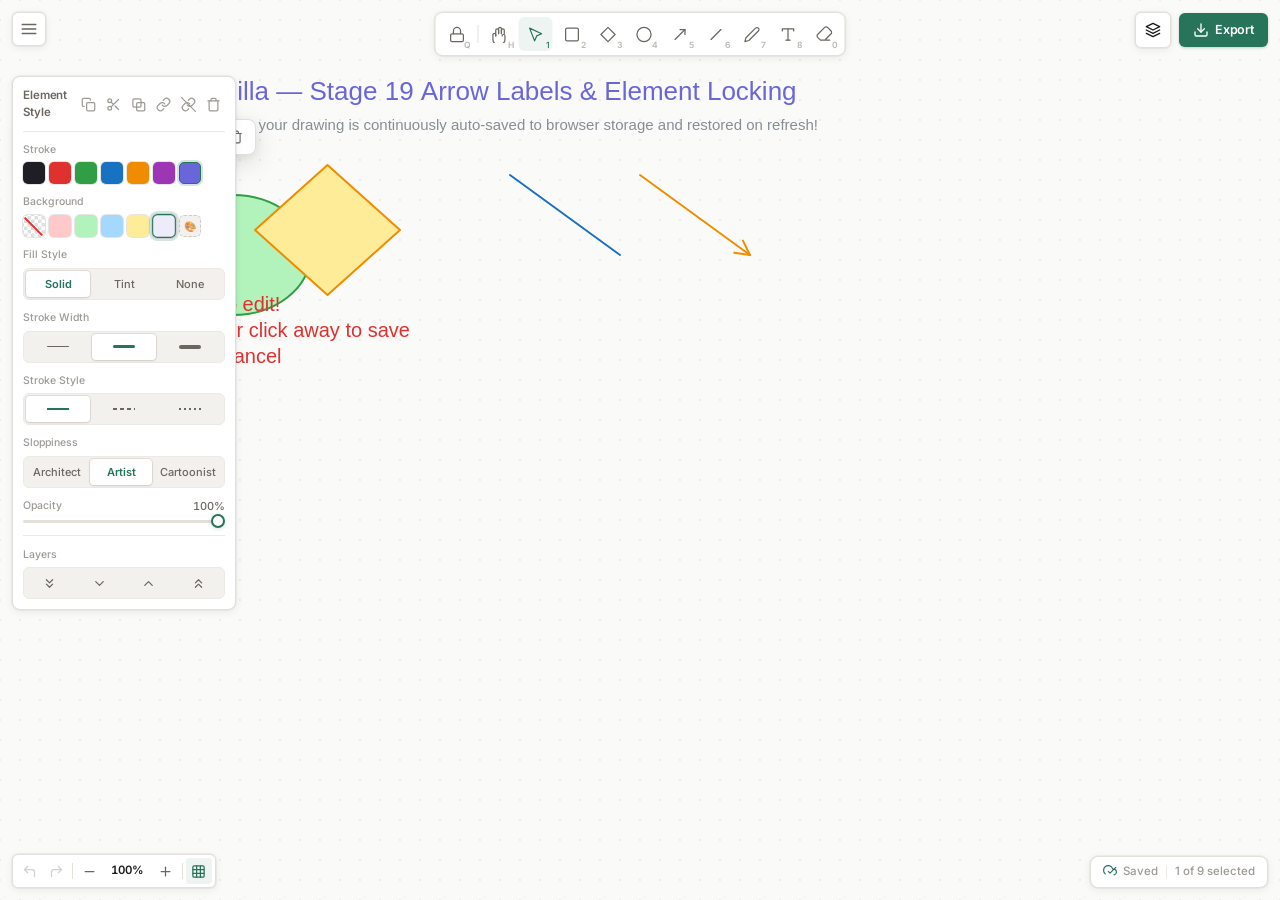
==== commit b9e09e6d: "new changes" ====
--- a/index.html
+++ b/index.html
@@ -1,15 +1,19 @@
 <!DOCTYPE html>
 <html lang="en">
+
 <head>
   <meta charset="UTF-8">
   <meta name="viewport" content="width=device-width, initial-scale=1.0, maximum-scale=1.0, user-scalable=no">
-  <title>Excalidraw - Vanilla JavaScript</title>
-  <meta name="description" content="Vanilla HTML, CSS, and Canvas 2D implementation of Excalidraw's frontend architecture">
+  <title>Excalidraw</title>
+  <meta name="description"
+    content="Vanilla HTML, CSS, and Canvas 2D implementation of Excalidraw's frontend architecture">
 
   <!-- Typography: Google Fonts (Inter for clean UI, Caveat for hand-drawn labels) -->
   <link rel="preconnect" href="https://fonts.googleapis.com">
   <link rel="preconnect" href="https://fonts.gstatic.com" crossorigin>
-  <link href="https://fonts.googleapis.com/css2?family=Caveat:wght@500;700&family=Inter:wght@400;500;600;700&display=swap" rel="stylesheet">
+  <link
+    href="https://fonts.googleapis.com/css2?family=Caveat:wght@500;700&family=Inter:wght@400;500;600;700&display=swap"
+    rel="stylesheet">
 
   <!-- Core Stylesheets -->
   <link rel="stylesheet" href="css/reset.css">
@@ -40,6 +44,7 @@
     })();
   </script>
 </head>
+
 <body>
   <!-- Main Application Root -->
   <div id="app">
@@ -48,8 +53,10 @@
     <header id="topbar-container" class="ui-layer topbar-container">
       <div class="topbar-left">
         <!-- Hamburger Main Menu Button -->
-        <button type="button" class="topbar-btn" id="btn-app-menu" title="Main menu" aria-label="Main menu" aria-haspopup="true" aria-expanded="false">
-          <svg width="18" height="18" viewBox="0 0 24 24" fill="none" stroke="currentColor" stroke-width="2" stroke-linecap="round" stroke-linejoin="round">
+        <button type="button" class="topbar-btn" id="btn-app-menu" title="Main menu" aria-label="Main menu"
+          aria-haspopup="true" aria-expanded="false">
+          <svg width="18" height="18" viewBox="0 0 24 24" fill="none" stroke="currentColor" stroke-width="2"
+            stroke-linecap="round" stroke-linejoin="round">
             <line x1="3" y1="12" x2="21" y2="12"></line>
             <line x1="3" y1="6" x2="21" y2="6"></line>
             <line x1="3" y1="18" x2="21" y2="18"></line>
@@ -64,7 +71,8 @@
             <div class="app-menu-item-label">
               <span id="menu-theme-icon">
                 <!-- Moon icon (shown in light mode) -->
-                <svg width="15" height="15" viewBox="0 0 24 24" fill="none" stroke="currentColor" stroke-width="2" stroke-linecap="round" stroke-linejoin="round">
+                <svg width="15" height="15" viewBox="0 0 24 24" fill="none" stroke="currentColor" stroke-width="2"
+                  stroke-linecap="round" stroke-linejoin="round">
                   <path d="M21 12.79A9 9 0 1 1 11.21 3 7 7 0 0 0 21 12.79z"></path>
                 </svg>
               </span>
@@ -78,7 +86,8 @@
           <!-- Open / Load File -->
           <button type="button" class="app-menu-item" id="menu-item-open" role="menuitem">
             <div class="app-menu-item-label">
-              <svg width="15" height="15" viewBox="0 0 24 24" fill="none" stroke="currentColor" stroke-width="2" stroke-linecap="round" stroke-linejoin="round">
+              <svg width="15" height="15" viewBox="0 0 24 24" fill="none" stroke="currentColor" stroke-width="2"
+                stroke-linecap="round" stroke-linejoin="round">
                 <path d="M22 19a2 2 0 0 1-2 2H4a2 2 0 0 1-2-2V5a2 2 0 0 1 2-2h5l2 3h9a2 2 0 0 1 2 2z"></path>
               </svg>
               <span>Open...</span>
@@ -89,7 +98,8 @@
           <!-- Save to Disk -->
           <button type="button" class="app-menu-item" id="menu-item-save" role="menuitem">
             <div class="app-menu-item-label">
-              <svg width="15" height="15" viewBox="0 0 24 24" fill="none" stroke="currentColor" stroke-width="2" stroke-linecap="round" stroke-linejoin="round">
+              <svg width="15" height="15" viewBox="0 0 24 24" fill="none" stroke="currentColor" stroke-width="2"
+                stroke-linecap="round" stroke-linejoin="round">
                 <path d="M19 21H5a2 2 0 0 1-2-2V5a2 2 0 0 1 2-2h11l5 5v11a2 2 0 0 1-2 2z"></path>
                 <polyline points="17 21 17 13 7 13 7 21"></polyline>
                 <polyline points="7 3 7 8 15 8"></polyline>
@@ -102,7 +112,8 @@
           <!-- Export Image Modal -->
           <button type="button" class="app-menu-item" id="menu-item-export" role="menuitem">
             <div class="app-menu-item-label">
-              <svg width="15" height="15" viewBox="0 0 24 24" fill="none" stroke="currentColor" stroke-width="2" stroke-linecap="round" stroke-linejoin="round">
+              <svg width="15" height="15" viewBox="0 0 24 24" fill="none" stroke="currentColor" stroke-width="2"
+                stroke-linecap="round" stroke-linejoin="round">
                 <rect x="3" y="3" width="18" height="18" rx="2" ry="2"></rect>
                 <circle cx="8.5" cy="8.5" r="1.5"></circle>
                 <polyline points="21 15 16 10 5 21"></polyline>
@@ -117,7 +128,8 @@
           <!-- Reset Canvas -->
           <button type="button" class="app-menu-item item-danger" id="menu-item-reset" role="menuitem">
             <div class="app-menu-item-label">
-              <svg width="15" height="15" viewBox="0 0 24 24" fill="none" stroke="currentColor" stroke-width="2" stroke-linecap="round" stroke-linejoin="round">
+              <svg width="15" height="15" viewBox="0 0 24 24" fill="none" stroke="currentColor" stroke-width="2"
+                stroke-linecap="round" stroke-linejoin="round">
                 <polyline points="3 6 5 6 21 6"></polyline>
                 <path d="M19 6v14a2 2 0 0 1-2 2H7a2 2 0 0 1-2-2V6m3 0V4a2 2 0 0 1 2-2h4a2 2 0 0 1 2 2v2"></path>
               </svg>
@@ -132,8 +144,10 @@
 
       <div class="topbar-right">
         <!-- Quick Export Button -->
-        <button type="button" class="topbar-action-btn" id="btn-quick-export" title="Export image (Ctrl+Shift+E)" aria-label="Export image">
-          <svg width="16" height="16" viewBox="0 0 24 24" fill="none" stroke="currentColor" stroke-width="2" stroke-linecap="round" stroke-linejoin="round">
+        <button type="button" class="topbar-action-btn" id="btn-quick-export" title="Export image (Ctrl+Shift+E)"
+          aria-label="Export image">
+          <svg width="16" height="16" viewBox="0 0 24 24" fill="none" stroke="currentColor" stroke-width="2"
+            stroke-linecap="round" stroke-linejoin="round">
             <path d="M21 15v4a2 2 0 0 1-2 2H5a2 2 0 0 1-2-2v-4"></path>
             <polyline points="7 10 12 15 17 10"></polyline>
             <line x1="12" y1="15" x2="12" y2="3"></line>
@@ -147,8 +161,10 @@
     <nav id="toolbar-container" class="ui-layer toolbar-container">
       <div class="toolbar" role="toolbar" aria-label="Drawing Tools">
         <!-- Lock Tool Toggle -->
-        <button type="button" class="tool-btn" id="tool-lock" data-tool="lock" title="Keep selected tool active (Q)" aria-label="Lock tool">
-          <svg width="18" height="18" viewBox="0 0 24 24" fill="none" stroke="currentColor" stroke-width="2" stroke-linecap="round" stroke-linejoin="round">
+        <button type="button" class="tool-btn" id="tool-lock" data-tool="lock" title="Keep selected tool active (Q)"
+          aria-label="Lock tool">
+          <svg width="18" height="18" viewBox="0 0 24 24" fill="none" stroke="currentColor" stroke-width="2"
+            stroke-linecap="round" stroke-linejoin="round">
             <rect x="3" y="11" width="18" height="11" rx="2" ry="2"></rect>
             <path d="M7 11V7a5 5 0 0 1 10 0v4"></path>
           </svg>
@@ -158,8 +174,10 @@
         <div class="tool-separator"></div>
 
         <!-- Hand Tool (Panning) -->
-        <button type="button" class="tool-btn" id="tool-hand" data-tool="hand" title="Hand (Pan tool) (H)" aria-label="Hand tool">
-          <svg width="18" height="18" viewBox="0 0 24 24" fill="none" stroke="currentColor" stroke-width="2" stroke-linecap="round" stroke-linejoin="round">
+        <button type="button" class="tool-btn" id="tool-hand" data-tool="hand" title="Hand (Pan tool) (H)"
+          aria-label="Hand tool">
+          <svg width="18" height="18" viewBox="0 0 24 24" fill="none" stroke="currentColor" stroke-width="2"
+            stroke-linecap="round" stroke-linejoin="round">
             <path d="M18 11V6a2 2 0 0 0-4 0v5"></path>
             <path d="M14 10V4a2 2 0 0 0-4 0v7"></path>
             <path d="M10 10.5V6a2 2 0 0 0-4 0v8"></path>
@@ -169,40 +187,50 @@
         </button>
 
         <!-- Selection Tool -->
-        <button type="button" class="tool-btn active" id="tool-selection" data-tool="selection" title="Selection (V or 1)" aria-label="Selection tool">
-          <svg width="18" height="18" viewBox="0 0 24 24" fill="none" stroke="currentColor" stroke-width="2" stroke-linecap="round" stroke-linejoin="round">
+        <button type="button" class="tool-btn active" id="tool-selection" data-tool="selection"
+          title="Selection (V or 1)" aria-label="Selection tool">
+          <svg width="18" height="18" viewBox="0 0 24 24" fill="none" stroke="currentColor" stroke-width="2"
+            stroke-linecap="round" stroke-linejoin="round">
             <path d="M3 3l7 18 3-7 7-3L3 3z"></path>
           </svg>
           <span class="tool-badge">1</span>
         </button>
 
         <!-- Rectangle Tool -->
-        <button type="button" class="tool-btn" id="tool-rectangle" data-tool="rectangle" title="Rectangle (R or 2)" aria-label="Rectangle tool">
-          <svg width="18" height="18" viewBox="0 0 24 24" fill="none" stroke="currentColor" stroke-width="2" stroke-linecap="round" stroke-linejoin="round">
+        <button type="button" class="tool-btn" id="tool-rectangle" data-tool="rectangle" title="Rectangle (R or 2)"
+          aria-label="Rectangle tool">
+          <svg width="18" height="18" viewBox="0 0 24 24" fill="none" stroke="currentColor" stroke-width="2"
+            stroke-linecap="round" stroke-linejoin="round">
             <rect x="3" y="3" width="18" height="18" rx="2"></rect>
           </svg>
           <span class="tool-badge">2</span>
         </button>
 
         <!-- Diamond Tool -->
-        <button type="button" class="tool-btn" id="tool-diamond" data-tool="diamond" title="Diamond (D or 3)" aria-label="Diamond tool">
-          <svg width="18" height="18" viewBox="0 0 24 24" fill="none" stroke="currentColor" stroke-width="2" stroke-linecap="round" stroke-linejoin="round">
+        <button type="button" class="tool-btn" id="tool-diamond" data-tool="diamond" title="Diamond (D or 3)"
+          aria-label="Diamond tool">
+          <svg width="18" height="18" viewBox="0 0 24 24" fill="none" stroke="currentColor" stroke-width="2"
+            stroke-linecap="round" stroke-linejoin="round">
             <path d="M12 2l10 10-10 10L2 12z"></path>
           </svg>
           <span class="tool-badge">3</span>
         </button>
 
         <!-- Ellipse Tool -->
-        <button type="button" class="tool-btn" id="tool-ellipse" data-tool="ellipse" title="Ellipse (O or 4)" aria-label="Ellipse tool">
-          <svg width="18" height="18" viewBox="0 0 24 24" fill="none" stroke="currentColor" stroke-width="2" stroke-linecap="round" stroke-linejoin="round">
+        <button type="button" class="tool-btn" id="tool-ellipse" data-tool="ellipse" title="Ellipse (O or 4)"
+          aria-label="Ellipse tool">
+          <svg width="18" height="18" viewBox="0 0 24 24" fill="none" stroke="currentColor" stroke-width="2"
+            stroke-linecap="round" stroke-linejoin="round">
             <circle cx="12" cy="12" r="10"></circle>
           </svg>
           <span class="tool-badge">4</span>
         </button>
 
         <!-- Arrow Tool -->
-        <button type="button" class="tool-btn" id="tool-arrow" data-tool="arrow" title="Arrow (A or 5)" aria-label="Arrow tool">
-          <svg width="18" height="18" viewBox="0 0 24 24" fill="none" stroke="currentColor" stroke-width="2" stroke-linecap="round" stroke-linejoin="round">
+        <button type="button" class="tool-btn" id="tool-arrow" data-tool="arrow" title="Arrow (A or 5)"
+          aria-label="Arrow tool">
+          <svg width="18" height="18" viewBox="0 0 24 24" fill="none" stroke="currentColor" stroke-width="2"
+            stroke-linecap="round" stroke-linejoin="round">
             <line x1="5" y1="19" x2="19" y2="5"></line>
             <polyline points="12 5 19 5 19 12"></polyline>
           </svg>
@@ -210,24 +238,30 @@
         </button>
 
         <!-- Line Tool -->
-        <button type="button" class="tool-btn" id="tool-line" data-tool="line" title="Line (L or 6)" aria-label="Line tool">
-          <svg width="18" height="18" viewBox="0 0 24 24" fill="none" stroke="currentColor" stroke-width="2" stroke-linecap="round" stroke-linejoin="round">
+        <button type="button" class="tool-btn" id="tool-line" data-tool="line" title="Line (L or 6)"
+          aria-label="Line tool">
+          <svg width="18" height="18" viewBox="0 0 24 24" fill="none" stroke="currentColor" stroke-width="2"
+            stroke-linecap="round" stroke-linejoin="round">
             <line x1="5" y1="19" x2="19" y2="5"></line>
           </svg>
           <span class="tool-badge">6</span>
         </button>
 
         <!-- Pencil / Freehand Tool -->
-        <button type="button" class="tool-btn" id="tool-freedraw" data-tool="freedraw" title="Pencil / Draw (P or 7)" aria-label="Pencil tool">
-          <svg width="18" height="18" viewBox="0 0 24 24" fill="none" stroke="currentColor" stroke-width="2" stroke-linecap="round" stroke-linejoin="round">
+        <button type="button" class="tool-btn" id="tool-freedraw" data-tool="freedraw" title="Pencil / Draw (P or 7)"
+          aria-label="Pencil tool">
+          <svg width="18" height="18" viewBox="0 0 24 24" fill="none" stroke="currentColor" stroke-width="2"
+            stroke-linecap="round" stroke-linejoin="round">
             <path d="M17 3a2.828 2.828 0 1 1 4 4L7.5 20.5 2 22l1.5-5.5L17 3z"></path>
           </svg>
           <span class="tool-badge">7</span>
         </button>
 
         <!-- Text Tool -->
-        <button type="button" class="tool-btn" id="tool-text" data-tool="text" title="Text (T or 8)" aria-label="Text tool">
-          <svg width="18" height="18" viewBox="0 0 24 24" fill="none" stroke="currentColor" stroke-width="2" stroke-linecap="round" stroke-linejoin="round">
+        <button type="button" class="tool-btn" id="tool-text" data-tool="text" title="Text (T or 8)"
+          aria-label="Text tool">
+          <svg width="18" height="18" viewBox="0 0 24 24" fill="none" stroke="currentColor" stroke-width="2"
+            stroke-linecap="round" stroke-linejoin="round">
             <polyline points="4 7 4 4 20 4 20 7"></polyline>
             <line x1="9" y1="20" x2="15" y2="20"></line>
             <line x1="12" y1="4" x2="12" y2="20"></line>
@@ -236,8 +270,10 @@
         </button>
 
         <!-- Eraser Tool -->
-        <button type="button" class="tool-btn" id="tool-eraser" data-tool="eraser" title="Eraser (E or 0)" aria-label="Eraser tool">
-          <svg width="18" height="18" viewBox="0 0 24 24" fill="none" stroke="currentColor" stroke-width="2" stroke-linecap="round" stroke-linejoin="round">
+        <button type="button" class="tool-btn" id="tool-eraser" data-tool="eraser" title="Eraser (E or 0)"
+          aria-label="Eraser tool">
+          <svg width="18" height="18" viewBox="0 0 24 24" fill="none" stroke="currentColor" stroke-width="2"
+            stroke-linecap="round" stroke-linejoin="round">
             <path d="M20 20H7L3 16C2 15 2 13 3 12L13 2C14 1 16 1 17 2L22 7C23 8 23 10 22 11L14 19"></path>
           </svg>
           <span class="tool-badge">0</span>
@@ -253,14 +289,18 @@
         <div class="prop-header">
           <span class="prop-header-title" id="prop-panel-title">Default Style</span>
           <div class="prop-header-actions">
-            <button type="button" class="prop-action-btn" id="prop-action-copy" title="Copy selected (Ctrl+C)" aria-label="Copy">
-              <svg width="15" height="15" viewBox="0 0 24 24" fill="none" stroke="currentColor" stroke-width="2" stroke-linecap="round" stroke-linejoin="round">
+            <button type="button" class="prop-action-btn" id="prop-action-copy" title="Copy selected (Ctrl+C)"
+              aria-label="Copy">
+              <svg width="15" height="15" viewBox="0 0 24 24" fill="none" stroke="currentColor" stroke-width="2"
+                stroke-linecap="round" stroke-linejoin="round">
                 <rect x="9" y="9" width="13" height="13" rx="2" ry="2"></rect>
                 <path d="M5 15H4a2 2 0 0 1-2-2V4a2 2 0 0 1 2-2h9a2 2 0 0 1 2 2v1"></path>
               </svg>
             </button>
-            <button type="button" class="prop-action-btn" id="prop-action-cut" title="Cut selected (Ctrl+X)" aria-label="Cut">
-              <svg width="15" height="15" viewBox="0 0 24 24" fill="none" stroke="currentColor" stroke-width="2" stroke-linecap="round" stroke-linejoin="round">
+            <button type="button" class="prop-action-btn" id="prop-action-cut" title="Cut selected (Ctrl+X)"
+              aria-label="Cut">
+              <svg width="15" height="15" viewBox="0 0 24 24" fill="none" stroke="currentColor" stroke-width="2"
+                stroke-linecap="round" stroke-linejoin="round">
                 <circle cx="6" cy="6" r="3"></circle>
                 <circle cx="6" cy="18" r="3"></circle>
                 <line x1="20" y1="4" x2="8.12" y2="15.88"></line>
@@ -268,27 +308,35 @@
                 <line x1="8.12" y1="8.12" x2="12" y2="12"></line>
               </svg>
             </button>
-            <button type="button" class="prop-action-btn" id="prop-action-duplicate" title="Duplicate selected (Ctrl+D)" aria-label="Duplicate">
-              <svg width="15" height="15" viewBox="0 0 24 24" fill="none" stroke="currentColor" stroke-width="2" stroke-linecap="round" stroke-linejoin="round">
+            <button type="button" class="prop-action-btn" id="prop-action-duplicate" title="Duplicate selected (Ctrl+D)"
+              aria-label="Duplicate">
+              <svg width="15" height="15" viewBox="0 0 24 24" fill="none" stroke="currentColor" stroke-width="2"
+                stroke-linecap="round" stroke-linejoin="round">
                 <rect x="9" y="9" width="13" height="13" rx="2" ry="2"></rect>
                 <rect x="3" y="3" width="13" height="13" rx="2" ry="2"></rect>
               </svg>
             </button>
-            <button type="button" class="prop-action-btn" id="prop-action-group" title="Group selected (Ctrl+G)" aria-label="Group">
-              <svg width="15" height="15" viewBox="0 0 24 24" fill="none" stroke="currentColor" stroke-width="2" stroke-linecap="round" stroke-linejoin="round">
+            <button type="button" class="prop-action-btn" id="prop-action-group" title="Group selected (Ctrl+G)"
+              aria-label="Group">
+              <svg width="15" height="15" viewBox="0 0 24 24" fill="none" stroke="currentColor" stroke-width="2"
+                stroke-linecap="round" stroke-linejoin="round">
                 <path d="M10 13a5 5 0 0 0 7.54.54l3-3a5 5 0 0 0-7.07-7.07l-1.72 1.71"></path>
                 <path d="M14 11a5 5 0 0 0-7.54-.54l-3 3a5 5 0 0 0 7.07 7.07l1.71-1.71"></path>
               </svg>
             </button>
-            <button type="button" class="prop-action-btn" id="prop-action-ungroup" title="Ungroup selected (Ctrl+Shift+G)" aria-label="Ungroup">
-              <svg width="15" height="15" viewBox="0 0 24 24" fill="none" stroke="currentColor" stroke-width="2" stroke-linecap="round" stroke-linejoin="round">
+            <button type="button" class="prop-action-btn" id="prop-action-ungroup"
+              title="Ungroup selected (Ctrl+Shift+G)" aria-label="Ungroup">
+              <svg width="15" height="15" viewBox="0 0 24 24" fill="none" stroke="currentColor" stroke-width="2"
+                stroke-linecap="round" stroke-linejoin="round">
                 <line x1="1" y1="1" x2="23" y2="23"></line>
                 <path d="M10 13a5 5 0 0 0 7.54.54l3-3a5 5 0 0 0-7.07-7.07l-1.72 1.71"></path>
                 <path d="M14 11a5 5 0 0 0-7.54-.54l-3 3a5 5 0 0 0 7.07 7.07l1.71-1.71"></path>
               </svg>
             </button>
-            <button type="button" class="prop-action-btn prop-btn-danger" id="prop-action-delete" title="Delete selected (Delete)" aria-label="Delete">
-              <svg width="15" height="15" viewBox="0 0 24 24" fill="none" stroke="currentColor" stroke-width="2" stroke-linecap="round" stroke-linejoin="round">
+            <button type="button" class="prop-action-btn prop-btn-danger" id="prop-action-delete"
+              title="Delete selected (Delete)" aria-label="Delete">
+              <svg width="15" height="15" viewBox="0 0 24 24" fill="none" stroke="currentColor" stroke-width="2"
+                stroke-linecap="round" stroke-linejoin="round">
                 <polyline points="3 6 5 6 21 6"></polyline>
                 <path d="M19 6v14a2 2 0 0 1-2 2H7a2 2 0 0 1-2-2V6m3 0V4a2 2 0 0 1 2-2h4a2 2 0 0 1 2 2v2"></path>
               </svg>
@@ -300,13 +348,19 @@
         <div class="prop-group" id="prop-group-stroke">
           <label class="prop-label" id="stroke-label">Stroke</label>
           <div class="color-palette" data-property="strokeColor">
-            <button type="button" class="color-swatch active" data-color="#1e1e24" style="background-color: #1e1e24;" title="Charcoal Black"></button>
-            <button type="button" class="color-swatch" data-color="#e03131" style="background-color: #e03131;" title="Red"></button>
-            <button type="button" class="color-swatch" data-color="#2f9e44" style="background-color: #2f9e44;" title="Green"></button>
-            <button type="button" class="color-swatch" data-color="#1971c2" style="background-color: #1971c2;" title="Blue"></button>
-            <button type="button" class="color-swatch" data-color="#f08c00" style="background-color: #f08c00;" title="Orange"></button>
-            <button type="button" class="color-swatch" data-color="#9c36b5" style="background-color: #9c36b5;" title="Purple"></button>
-            
+            <button type="button" class="color-swatch active" data-color="#1e1e24" style="background-color: #1e1e24;"
+              title="Charcoal Black"></button>
+            <button type="button" class="color-swatch" data-color="#e03131" style="background-color: #e03131;"
+              title="Red"></button>
+            <button type="button" class="color-swatch" data-color="#2f9e44" style="background-color: #2f9e44;"
+              title="Green"></button>
+            <button type="button" class="color-swatch" data-color="#1971c2" style="background-color: #1971c2;"
+              title="Blue"></button>
+            <button type="button" class="color-swatch" data-color="#f08c00" style="background-color: #f08c00;"
+              title="Orange"></button>
+            <button type="button" class="color-swatch" data-color="#9c36b5" style="background-color: #9c36b5;"
+              title="Purple"></button>
+
             <!-- Custom Color Picker Wrapper -->
             <label class="color-picker-label" title="Custom stroke color">
               <input type="color" class="color-picker-input" id="stroke-color-picker" value="#1e1e24">
@@ -319,14 +373,20 @@
         <div class="prop-group" id="prop-group-bg">
           <label class="prop-label">Background</label>
           <div class="color-palette" data-property="backgroundColor">
-            <button type="button" class="color-swatch swatch-transparent active" data-color="transparent" title="Transparent">
+            <button type="button" class="color-swatch swatch-transparent active" data-color="transparent"
+              title="Transparent">
               <span class="swatch-slash"></span>
             </button>
-            <button type="button" class="color-swatch" data-color="#ffc9c9" style="background-color: #ffc9c9;" title="Light Red"></button>
-            <button type="button" class="color-swatch" data-color="#b2f2bb" style="background-color: #b2f2bb;" title="Light Green"></button>
-            <button type="button" class="color-swatch" data-color="#a5d8ff" style="background-color: #a5d8ff;" title="Light Blue"></button>
-            <button type="button" class="color-swatch" data-color="#ffec99" style="background-color: #ffec99;" title="Light Yellow"></button>
-            <button type="button" class="color-swatch" data-color="#ececfb" style="background-color: #ececfb;" title="Lavender"></button>
+            <button type="button" class="color-swatch" data-color="#ffc9c9" style="background-color: #ffc9c9;"
+              title="Light Red"></button>
+            <button type="button" class="color-swatch" data-color="#b2f2bb" style="background-color: #b2f2bb;"
+              title="Light Green"></button>
+            <button type="button" class="color-swatch" data-color="#a5d8ff" style="background-color: #a5d8ff;"
+              title="Light Blue"></button>
+            <button type="button" class="color-swatch" data-color="#ffec99" style="background-color: #ffec99;"
+              title="Light Yellow"></button>
+            <button type="button" class="color-swatch" data-color="#ececfb" style="background-color: #ececfb;"
+              title="Lavender"></button>
 
             <!-- Custom Color Picker Wrapper -->
             <label class="color-picker-label" title="Custom background color">
@@ -436,13 +496,31 @@
             <label class="prop-label">Text Align</label>
             <div class="button-group" data-property="textAlign">
               <button type="button" class="prop-btn active" data-value="left" title="Align Left">
-                <svg width="14" height="14" viewBox="0 0 24 24" fill="none" stroke="currentColor" stroke-width="2" stroke-linecap="round"><line x1="17" y1="10" x2="3" y2="10"></line><line x1="21" y1="6" x2="3" y2="6"></line><line x1="21" y1="14" x2="3" y2="14"></line><line x1="17" y1="18" x2="3" y2="18"></line></svg>
+                <svg width="14" height="14" viewBox="0 0 24 24" fill="none" stroke="currentColor" stroke-width="2"
+                  stroke-linecap="round">
+                  <line x1="17" y1="10" x2="3" y2="10"></line>
+                  <line x1="21" y1="6" x2="3" y2="6"></line>
+                  <line x1="21" y1="14" x2="3" y2="14"></line>
+                  <line x1="17" y1="18" x2="3" y2="18"></line>
+                </svg>
               </button>
               <button type="button" class="prop-btn" data-value="center" title="Align Center">
-                <svg width="14" height="14" viewBox="0 0 24 24" fill="none" stroke="currentColor" stroke-width="2" stroke-linecap="round"><line x1="18" y1="10" x2="6" y2="10"></line><line x1="21" y1="6" x2="3" y2="6"></line><line x1="21" y1="14" x2="3" y2="14"></line><line x1="18" y1="18" x2="6" y2="18"></line></svg>
+                <svg width="14" height="14" viewBox="0 0 24 24" fill="none" stroke="currentColor" stroke-width="2"
+                  stroke-linecap="round">
+                  <line x1="18" y1="10" x2="6" y2="10"></line>
+                  <line x1="21" y1="6" x2="3" y2="6"></line>
+                  <line x1="21" y1="14" x2="3" y2="14"></line>
+                  <line x1="18" y1="18" x2="6" y2="18"></line>
+                </svg>
               </button>
               <button type="button" class="prop-btn" data-value="right" title="Align Right">
-                <svg width="14" height="14" viewBox="0 0 24 24" fill="none" stroke="currentColor" stroke-width="2" stroke-linecap="round"><line x1="21" y1="10" x2="7" y2="10"></line><line x1="21" y1="6" x2="3" y2="6"></line><line x1="21" y1="14" x2="3" y2="14"></line><line x1="21" y1="18" x2="7" y2="18"></line></svg>
+                <svg width="14" height="14" viewBox="0 0 24 24" fill="none" stroke="currentColor" stroke-width="2"
+                  stroke-linecap="round">
+                  <line x1="21" y1="10" x2="7" y2="10"></line>
+                  <line x1="21" y1="6" x2="3" y2="6"></line>
+                  <line x1="21" y1="14" x2="3" y2="14"></line>
+                  <line x1="21" y1="18" x2="7" y2="18"></line>
+                </svg>
               </button>
             </div>
           </div>
@@ -462,24 +540,32 @@
           <div class="prop-separator"></div>
           <label class="prop-label">Layers</label>
           <div class="button-group" id="layer-actions-group">
-            <button type="button" class="prop-btn" id="btn-layer-send-back" title="Send to back (Ctrl+Shift+[)" aria-label="Send to back">
-              <svg width="15" height="15" viewBox="0 0 24 24" fill="none" stroke="currentColor" stroke-width="2" stroke-linecap="round" stroke-linejoin="round">
+            <button type="button" class="prop-btn" id="btn-layer-send-back" title="Send to back (Ctrl+Shift+[)"
+              aria-label="Send to back">
+              <svg width="15" height="15" viewBox="0 0 24 24" fill="none" stroke="currentColor" stroke-width="2"
+                stroke-linecap="round" stroke-linejoin="round">
                 <polyline points="7 13 12 18 17 13"></polyline>
                 <polyline points="7 6 12 11 17 6"></polyline>
               </svg>
             </button>
-            <button type="button" class="prop-btn" id="btn-layer-send-backward" title="Send backward (Ctrl+[)" aria-label="Send backward">
-              <svg width="15" height="15" viewBox="0 0 24 24" fill="none" stroke="currentColor" stroke-width="2" stroke-linecap="round" stroke-linejoin="round">
+            <button type="button" class="prop-btn" id="btn-layer-send-backward" title="Send backward (Ctrl+[)"
+              aria-label="Send backward">
+              <svg width="15" height="15" viewBox="0 0 24 24" fill="none" stroke="currentColor" stroke-width="2"
+                stroke-linecap="round" stroke-linejoin="round">
                 <polyline points="6 9 12 15 18 9"></polyline>
               </svg>
             </button>
-            <button type="button" class="prop-btn" id="btn-layer-bring-forward" title="Bring forward (Ctrl+])" aria-label="Bring forward">
-              <svg width="15" height="15" viewBox="0 0 24 24" fill="none" stroke="currentColor" stroke-width="2" stroke-linecap="round" stroke-linejoin="round">
+            <button type="button" class="prop-btn" id="btn-layer-bring-forward" title="Bring forward (Ctrl+])"
+              aria-label="Bring forward">
+              <svg width="15" height="15" viewBox="0 0 24 24" fill="none" stroke="currentColor" stroke-width="2"
+                stroke-linecap="round" stroke-linejoin="round">
                 <polyline points="18 15 12 9 6 15"></polyline>
               </svg>
             </button>
-            <button type="button" class="prop-btn" id="btn-layer-bring-front" title="Bring to front (Ctrl+Shift+])" aria-label="Bring to front">
-              <svg width="15" height="15" viewBox="0 0 24 24" fill="none" stroke="currentColor" stroke-width="2" stroke-linecap="round" stroke-linejoin="round">
+            <button type="button" class="prop-btn" id="btn-layer-bring-front" title="Bring to front (Ctrl+Shift+])"
+              aria-label="Bring to front">
+              <svg width="15" height="15" viewBox="0 0 24 24" fill="none" stroke="currentColor" stroke-width="2"
+                stroke-linecap="round" stroke-linejoin="round">
                 <polyline points="17 11 12 6 7 11"></polyline>
                 <polyline points="17 18 12 13 7 18"></polyline>
               </svg>
@@ -506,15 +592,18 @@
       <div class="zoom-controls" role="toolbar" aria-label="Zoom and History Controls">
         <!-- Undo Button -->
         <button type="button" class="zoom-btn" id="btn-undo" title="Undo (Ctrl+Z)" aria-label="Undo" disabled>
-          <svg width="15" height="15" viewBox="0 0 24 24" fill="none" stroke="currentColor" stroke-width="2" stroke-linecap="round" stroke-linejoin="round">
+          <svg width="15" height="15" viewBox="0 0 24 24" fill="none" stroke="currentColor" stroke-width="2"
+            stroke-linecap="round" stroke-linejoin="round">
             <polyline points="9 14 4 9 9 4"></polyline>
             <path d="M20 20v-7a4 4 0 0 0-4-4H4"></path>
           </svg>
         </button>
 
         <!-- Redo Button -->
-        <button type="button" class="zoom-btn" id="btn-redo" title="Redo (Ctrl+Y or Ctrl+Shift+Z)" aria-label="Redo" disabled>
-          <svg width="15" height="15" viewBox="0 0 24 24" fill="none" stroke="currentColor" stroke-width="2" stroke-linecap="round" stroke-linejoin="round">
+        <button type="button" class="zoom-btn" id="btn-redo" title="Redo (Ctrl+Y or Ctrl+Shift+Z)" aria-label="Redo"
+          disabled>
+          <svg width="15" height="15" viewBox="0 0 24 24" fill="none" stroke="currentColor" stroke-width="2"
+            stroke-linecap="round" stroke-linejoin="round">
             <polyline points="15 14 20 9 15 4"></polyline>
             <path d="M4 20v-7a4 4 0 0 1 4-4h12"></path>
           </svg>
@@ -525,19 +614,22 @@
 
         <!-- Zoom Out Button -->
         <button type="button" class="zoom-btn" id="zoom-out-btn" title="Zoom out (Ctrl+-)" aria-label="Zoom out">
-          <svg width="15" height="15" viewBox="0 0 24 24" fill="none" stroke="currentColor" stroke-width="2" stroke-linecap="round" stroke-linejoin="round">
+          <svg width="15" height="15" viewBox="0 0 24 24" fill="none" stroke="currentColor" stroke-width="2"
+            stroke-linecap="round" stroke-linejoin="round">
             <line x1="5" y1="12" x2="19" y2="12"></line>
           </svg>
         </button>
 
         <!-- Zoom Percentage / Reset Button -->
-        <button type="button" class="zoom-value-btn" id="zoom-reset-btn" title="Reset zoom to 100% (Ctrl+0)" aria-label="Reset zoom">
+        <button type="button" class="zoom-value-btn" id="zoom-reset-btn" title="Reset zoom to 100% (Ctrl+0)"
+          aria-label="Reset zoom">
           <span id="zoom-value-label">100%</span>
         </button>
 
         <!-- Zoom In Button -->
         <button type="button" class="zoom-btn" id="zoom-in-btn" title="Zoom in (Ctrl++)" aria-label="Zoom in">
-          <svg width="15" height="15" viewBox="0 0 24 24" fill="none" stroke="currentColor" stroke-width="2" stroke-linecap="round" stroke-linejoin="round">
+          <svg width="15" height="15" viewBox="0 0 24 24" fill="none" stroke="currentColor" stroke-width="2"
+            stroke-linecap="round" stroke-linejoin="round">
             <line x1="12" y1="5" x2="12" y2="19"></line>
             <line x1="5" y1="12" x2="19" y2="12"></line>
           </svg>
@@ -547,8 +639,10 @@
         <div class="zoom-separator"></div>
 
         <!-- Grid Mode Toggle Button -->
-        <button type="button" class="zoom-btn active" id="btn-grid" title="Toggle grid mode (Ctrl+')" aria-label="Toggle grid">
-          <svg width="15" height="15" viewBox="0 0 24 24" fill="none" stroke="currentColor" stroke-width="2" stroke-linecap="round" stroke-linejoin="round">
+        <button type="button" class="zoom-btn active" id="btn-grid" title="Toggle grid mode (Ctrl+')"
+          aria-label="Toggle grid">
+          <svg width="15" height="15" viewBox="0 0 24 24" fill="none" stroke="currentColor" stroke-width="2"
+            stroke-linecap="round" stroke-linejoin="round">
             <rect x="3" y="3" width="18" height="18" rx="2"></rect>
             <line x1="3" y1="9" x2="21" y2="9"></line>
             <line x1="3" y1="15" x2="21" y2="15"></line>
@@ -565,7 +659,8 @@
         <!-- Auto-Save Persistence Status -->
         <div class="status-save-group" id="status-save-group" title="Auto-saved to your browser's local storage">
           <span class="status-icon" id="status-save-icon">
-            <svg width="14" height="14" viewBox="0 0 24 24" fill="none" stroke="currentColor" stroke-width="2" stroke-linecap="round" stroke-linejoin="round">
+            <svg width="14" height="14" viewBox="0 0 24 24" fill="none" stroke="currentColor" stroke-width="2"
+              stroke-linecap="round" stroke-linejoin="round">
               <path d="M19 16.9A5 5 0 0 0 18 7h-1.26A8 8 0 1 0 4 15.25"></path>
               <polyline points="9 11 12 14 22 4"></polyline>
             </svg>
@@ -584,12 +679,14 @@
 
     <!-- Context Menu Overlay Container -->
     <div id="context-menu-container" class="ui-layer context-menu-container">
-      <div class="context-menu" id="canvas-context-menu" role="menu" aria-label="Element Actions" style="display: none;">
+      <div class="context-menu" id="canvas-context-menu" role="menu" aria-label="Element Actions"
+        style="display: none;">
         <!-- Copy -->
         <button type="button" class="context-menu-item" data-action="copy" role="menuitem">
           <div class="context-menu-label-group">
             <span class="context-menu-icon">
-              <svg width="15" height="15" viewBox="0 0 24 24" fill="none" stroke="currentColor" stroke-width="2" stroke-linecap="round" stroke-linejoin="round">
+              <svg width="15" height="15" viewBox="0 0 24 24" fill="none" stroke="currentColor" stroke-width="2"
+                stroke-linecap="round" stroke-linejoin="round">
                 <rect x="9" y="9" width="13" height="13" rx="2" ry="2"></rect>
                 <path d="M5 15H4a2 2 0 0 1-2-2V4a2 2 0 0 1 2-2h9a2 2 0 0 1 2 2v1"></path>
               </svg>
@@ -603,7 +700,8 @@
         <button type="button" class="context-menu-item" data-action="cut" role="menuitem">
           <div class="context-menu-label-group">
             <span class="context-menu-icon">
-              <svg width="15" height="15" viewBox="0 0 24 24" fill="none" stroke="currentColor" stroke-width="2" stroke-linecap="round" stroke-linejoin="round">
+              <svg width="15" height="15" viewBox="0 0 24 24" fill="none" stroke="currentColor" stroke-width="2"
+                stroke-linecap="round" stroke-linejoin="round">
                 <circle cx="6" cy="6" r="3"></circle>
                 <circle cx="6" cy="18" r="3"></circle>
                 <line x1="20" y1="4" x2="8.12" y2="15.88"></line>
@@ -620,7 +718,8 @@
         <button type="button" class="context-menu-item" data-action="paste" role="menuitem">
           <div class="context-menu-label-group">
             <span class="context-menu-icon">
-              <svg width="15" height="15" viewBox="0 0 24 24" fill="none" stroke="currentColor" stroke-width="2" stroke-linecap="round" stroke-linejoin="round">
+              <svg width="15" height="15" viewBox="0 0 24 24" fill="none" stroke="currentColor" stroke-width="2"
+                stroke-linecap="round" stroke-linejoin="round">
                 <path d="M16 4h2a2 2 0 0 1 2 2v14a2 2 0 0 1-2 2H6a2 2 0 0 1-2-2V6a2 2 0 0 1 2-2h2"></path>
                 <rect x="8" y="2" width="8" height="4" rx="1" ry="1"></rect>
               </svg>
@@ -634,7 +733,8 @@
         <button type="button" class="context-menu-item" data-action="duplicate" role="menuitem">
           <div class="context-menu-label-group">
             <span class="context-menu-icon">
-              <svg width="15" height="15" viewBox="0 0 24 24" fill="none" stroke="currentColor" stroke-width="2" stroke-linecap="round" stroke-linejoin="round">
+              <svg width="15" height="15" viewBox="0 0 24 24" fill="none" stroke="currentColor" stroke-width="2"
+                stroke-linecap="round" stroke-linejoin="round">
                 <rect x="9" y="9" width="13" height="13" rx="2" ry="2"></rect>
                 <rect x="3" y="3" width="13" height="13" rx="2" ry="2"></rect>
               </svg>
@@ -648,7 +748,8 @@
         <button type="button" class="context-menu-item" data-action="group" role="menuitem">
           <div class="context-menu-label-group">
             <span class="context-menu-icon">
-              <svg width="15" height="15" viewBox="0 0 24 24" fill="none" stroke="currentColor" stroke-width="2" stroke-linecap="round" stroke-linejoin="round">
+              <svg width="15" height="15" viewBox="0 0 24 24" fill="none" stroke="currentColor" stroke-width="2"
+                stroke-linecap="round" stroke-linejoin="round">
                 <path d="M10 13a5 5 0 0 0 7.54.54l3-3a5 5 0 0 0-7.07-7.07l-1.72 1.71"></path>
                 <path d="M14 11a5 5 0 0 0-7.54-.54l-3 3a5 5 0 0 0 7.07 7.07l1.71-1.71"></path>
               </svg>
@@ -662,7 +763,8 @@
         <button type="button" class="context-menu-item" data-action="ungroup" role="menuitem">
           <div class="context-menu-label-group">
             <span class="context-menu-icon">
-              <svg width="15" height="15" viewBox="0 0 24 24" fill="none" stroke="currentColor" stroke-width="2" stroke-linecap="round" stroke-linejoin="round">
+              <svg width="15" height="15" viewBox="0 0 24 24" fill="none" stroke="currentColor" stroke-width="2"
+                stroke-linecap="round" stroke-linejoin="round">
                 <line x1="1" y1="1" x2="23" y2="23"></line>
                 <path d="M10 13a5 5 0 0 0 7.54.54l3-3a5 5 0 0 0-7.07-7.07l-1.72 1.71"></path>
                 <path d="M14 11a5 5 0 0 0-7.54-.54l-3 3a5 5 0 0 0 7.07 7.07l1.71-1.71"></path>
@@ -679,7 +781,8 @@
         <button type="button" class="context-menu-item" data-action="bringForward" role="menuitem">
           <div class="context-menu-label-group">
             <span class="context-menu-icon">
-              <svg width="15" height="15" viewBox="0 0 24 24" fill="none" stroke="currentColor" stroke-width="2" stroke-linecap="round" stroke-linejoin="round">
+              <svg width="15" height="15" viewBox="0 0 24 24" fill="none" stroke="currentColor" stroke-width="2"
+                stroke-linecap="round" stroke-linejoin="round">
                 <polyline points="18 15 12 9 6 15"></polyline>
               </svg>
             </span>
@@ -692,7 +795,8 @@
         <button type="button" class="context-menu-item" data-action="bringToFront" role="menuitem">
           <div class="context-menu-label-group">
             <span class="context-menu-icon">
-              <svg width="15" height="15" viewBox="0 0 24 24" fill="none" stroke="currentColor" stroke-width="2" stroke-linecap="round" stroke-linejoin="round">
+              <svg width="15" height="15" viewBox="0 0 24 24" fill="none" stroke="currentColor" stroke-width="2"
+                stroke-linecap="round" stroke-linejoin="round">
                 <polyline points="17 11 12 6 7 11"></polyline>
                 <polyline points="17 18 12 13 7 18"></polyline>
               </svg>
@@ -706,7 +810,8 @@
         <button type="button" class="context-menu-item" data-action="sendBackward" role="menuitem">
           <div class="context-menu-label-group">
             <span class="context-menu-icon">
-              <svg width="15" height="15" viewBox="0 0 24 24" fill="none" stroke="currentColor" stroke-width="2" stroke-linecap="round" stroke-linejoin="round">
+              <svg width="15" height="15" viewBox="0 0 24 24" fill="none" stroke="currentColor" stroke-width="2"
+                stroke-linecap="round" stroke-linejoin="round">
                 <polyline points="6 9 12 15 18 9"></polyline>
               </svg>
             </span>
@@ -719,7 +824,8 @@
         <button type="button" class="context-menu-item" data-action="sendToBack" role="menuitem">
           <div class="context-menu-label-group">
             <span class="context-menu-icon">
-              <svg width="15" height="15" viewBox="0 0 24 24" fill="none" stroke="currentColor" stroke-width="2" stroke-linecap="round" stroke-linejoin="round">
+              <svg width="15" height="15" viewBox="0 0 24 24" fill="none" stroke="currentColor" stroke-width="2"
+                stroke-linecap="round" stroke-linejoin="round">
                 <polyline points="7 13 12 18 17 13"></polyline>
                 <polyline points="7 6 12 11 17 6"></polyline>
               </svg>
@@ -735,7 +841,8 @@
         <button type="button" class="context-menu-item item-danger" data-action="delete" role="menuitem">
           <div class="context-menu-label-group">
             <span class="context-menu-icon">
-              <svg width="15" height="15" viewBox="0 0 24 24" fill="none" stroke="currentColor" stroke-width="2" stroke-linecap="round" stroke-linejoin="round">
+              <svg width="15" height="15" viewBox="0 0 24 24" fill="none" stroke="currentColor" stroke-width="2"
+                stroke-linecap="round" stroke-linejoin="round">
                 <polyline points="3 6 5 6 21 6"></polyline>
                 <path d="M19 6v14a2 2 0 0 1-2 2H7a2 2 0 0 1-2-2V6m3 0V4a2 2 0 0 1 2-2h4a2 2 0 0 1 2 2v2"></path>
               </svg>
@@ -751,7 +858,8 @@
         <button type="button" class="context-menu-item" data-action="toggleGrid" role="menuitem">
           <div class="context-menu-label-group">
             <span class="context-menu-icon">
-              <svg width="15" height="15" viewBox="0 0 24 24" fill="none" stroke="currentColor" stroke-width="2" stroke-linecap="round" stroke-linejoin="round">
+              <svg width="15" height="15" viewBox="0 0 24 24" fill="none" stroke="currentColor" stroke-width="2"
+                stroke-linecap="round" stroke-linejoin="round">
                 <rect x="3" y="3" width="18" height="18" rx="2"></rect>
                 <line x1="3" y1="9" x2="21" y2="9"></line>
                 <line x1="3" y1="15" x2="21" y2="15"></line>
@@ -774,7 +882,8 @@
           <div class="dialog-header">
             <h2 class="dialog-title" id="export-dialog-title">Export image</h2>
             <button type="button" class="dialog-close-btn" id="btn-close-export" aria-label="Close dialog">
-              <svg width="18" height="18" viewBox="0 0 24 24" fill="none" stroke="currentColor" stroke-width="2" stroke-linecap="round" stroke-linejoin="round">
+              <svg width="18" height="18" viewBox="0 0 24 24" fill="none" stroke="currentColor" stroke-width="2"
+                stroke-linecap="round" stroke-linejoin="round">
                 <line x1="18" y1="6" x2="6" y2="18"></line>
                 <line x1="6" y1="6" x2="18" y2="18"></line>
               </svg>
@@ -831,7 +940,8 @@
           <!-- Footer Actions -->
           <div class="dialog-footer">
             <button type="button" class="dialog-btn btn-secondary" id="btn-export-copy-clipboard">
-              <svg width="15" height="15" viewBox="0 0 24 24" fill="none" stroke="currentColor" stroke-width="2" stroke-linecap="round" stroke-linejoin="round">
+              <svg width="15" height="15" viewBox="0 0 24 24" fill="none" stroke="currentColor" stroke-width="2"
+                stroke-linecap="round" stroke-linejoin="round">
                 <rect x="9" y="9" width="13" height="13" rx="2" ry="2"></rect>
                 <path d="M5 15H4a2 2 0 0 1-2-2V4a2 2 0 0 1 2-2h9a2 2 0 0 1 2 2v1"></path>
               </svg>
@@ -839,7 +949,8 @@
             </button>
 
             <button type="button" class="dialog-btn btn-primary" id="btn-export-download">
-              <svg width="15" height="15" viewBox="0 0 24 24" fill="none" stroke="currentColor" stroke-width="2" stroke-linecap="round" stroke-linejoin="round">
+              <svg width="15" height="15" viewBox="0 0 24 24" fill="none" stroke="currentColor" stroke-width="2"
+                stroke-linecap="round" stroke-linejoin="round">
                 <path d="M21 15v4a2 2 0 0 1-2 2H5a2 2 0 0 1-2-2v-4"></path>
                 <polyline points="7 10 12 15 17 10"></polyline>
                 <line x1="12" y1="15" x2="12" y2="3"></line>
@@ -856,4 +967,5 @@
   <!-- Application Entry Point (Native ES Module) -->
   <script type="module" src="js/main.js"></script>
 </body>
-</html>
+
+</html>
--- a/css/components/text-editor.css
+++ b/css/components/text-editor.css
@@ -1,27 +1,45 @@
 /* ==========================================================================
    Canvas Inline Text Editor Stylesheet
    Styles the floating textarea used for inline text creation and editing.
-  
    ========================================================================== */
 
 .canvas-text-editor {
   position: absolute;
   z-index: 25;
-  box-sizing: content-box;
+
+  /* Use border-box so padding doesn't break the measured width/height */
+  box-sizing: border-box;
+
+  /* Match Excalidraw: edit text directly on the canvas without a visible box. */
   padding: 0;
   margin: 0;
-  border: 1px dashed var(--color-primary);
-  border-radius: 2px;
+
+  border: 0;
+  border-radius: 0;
   background: transparent;
+  box-shadow: none;
+
   outline: none;
   resize: none;
+
+  /* Allow content to grow but never clip text mid-character */
   overflow: hidden;
+
+  /* Preserve newlines; don't wrap (canvas text doesn't wrap either) */
   white-space: pre;
   tab-size: 2;
+
+  /* Caret uses the brand accent so it's always visible */
   caret-color: var(--color-primary);
   cursor: text;
+
+  /* Dimensions follow the measured text, with no visible editor chrome. */
+  min-width: 0;
+  min-height: 0;
+
   transform-origin: top left;
   user-select: text;
   -webkit-user-select: text;
   pointer-events: auto;
+
 }
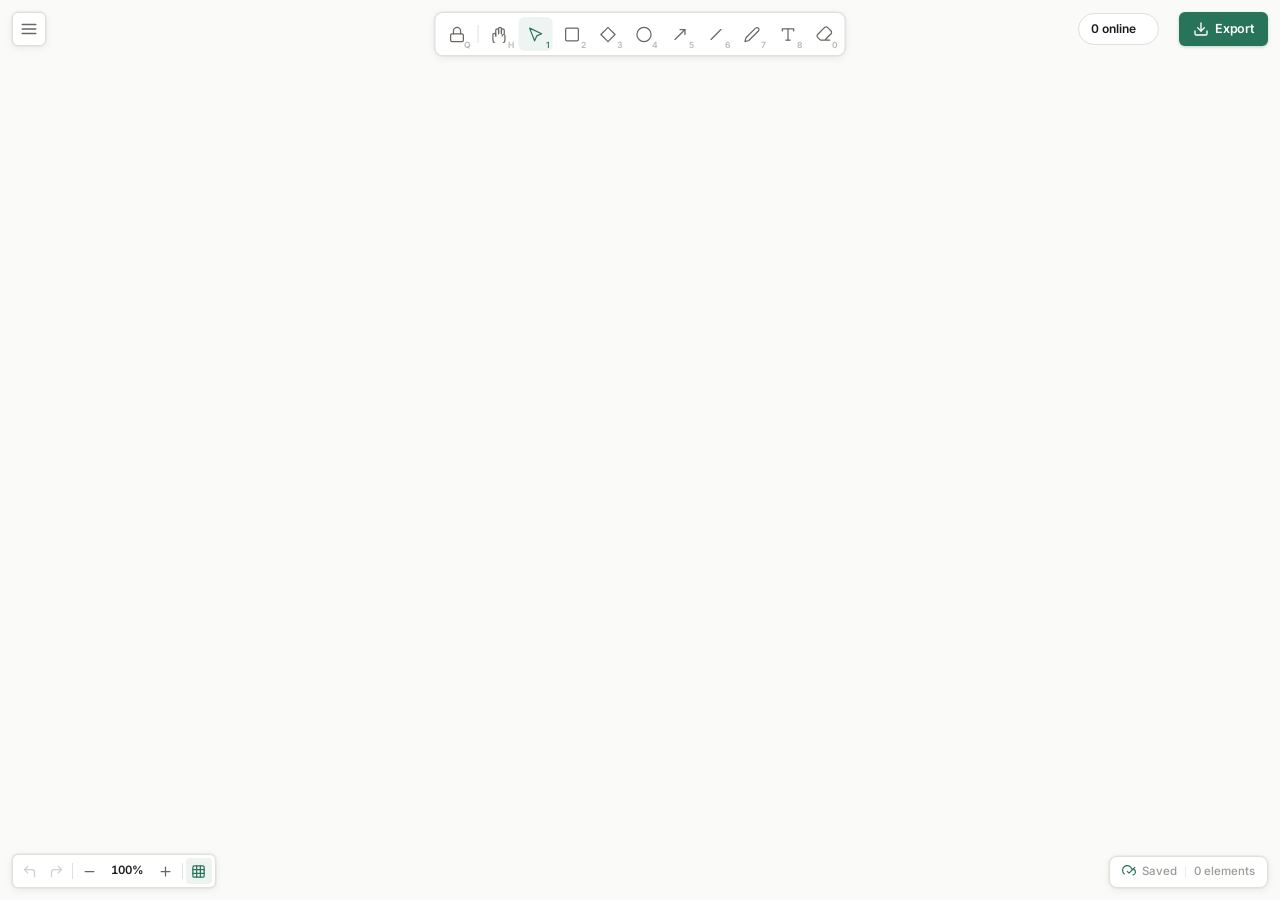
==== commit ff5cb900: "collaboration part was done" ====
--- a/index.html
+++ b/index.html
@@ -43,6 +43,15 @@
       } catch (e) { /* ignore */ }
     })();
   </script>
+ <!--this code is just to let u know where to find the stomp library -->
+    
+  <script type="importmap">
+{
+    "imports": {
+        "@stomp/stompjs": "https://ga.jspm.io/npm:@stomp/stompjs@7.3.0/esm6/index.js"
+    }
+}
+</script>
 </head>
 
 <body>
@@ -109,6 +118,62 @@
             <span class="app-menu-shortcut">Ctrl+S</span>
           </button>
 
+          <!-- Save to Cloud -->
+<button type="button" class="app-menu-item"
+        id="menu-item-save-cloud" role="menuitem">
+
+    <div class="app-menu-item-label">
+
+        <svg width="15" height="15"
+             viewBox="0 0 24 24"
+             fill="none"
+             stroke="currentColor"
+             stroke-width="2"
+             stroke-linecap="round"
+             stroke-linejoin="round">
+
+            <path d="M20 16.58A5 5 0 0 0 18 7h-1.26A8 8 0 1 0 4 16.25"></path>
+            <path d="M12 12v9"></path>
+            <path d="m8 17 4-5 4 5"></path>
+
+        </svg>
+
+        <span>Save to cloud</span>
+
+    </div>
+</button>
+
+<!-- Load from Cloud -->
+<button
+    type="button"
+    class="app-menu-item"
+    id="menu-item-load-cloud"
+    role="menuitem"
+>
+    <div class="app-menu-item-label">
+
+        <svg
+            width="15"
+            height="15"
+            viewBox="0 0 24 24"
+            fill="none"
+            stroke="currentColor"
+            stroke-width="2"
+            stroke-linecap="round"
+            stroke-linejoin="round"
+        >
+            <path d="M12 16V4"></path>
+            <path d="m7 9 5-5 5 5"></path>
+            <path d="M20 16.5a4.5 4.5 0 0 0-2.5-8.2"></path>
+            <path d="M4 16.5a4.5 4.5 0 0 1 2.5-8.2"></path>
+            <path d="M4 16.5A4.5 4.5 0 0 0 8.5 21h7A4.5 4.5 0 0 0 20 16.5"></path>
+        </svg>
+
+        <span>Load from cloud</span>
+
+    </div>
+</button>
+
           <!-- Export Image Modal -->
           <button type="button" class="app-menu-item" id="menu-item-export" role="menuitem">
             <div class="app-menu-item-label">
@@ -143,6 +208,42 @@
       </div>
 
       <div class="topbar-right">
+
+              <!-- Online Collaborators -->
+      <div class="collaborators-wrapper">
+
+          <button
+              type="button"
+              class="collaborators-container"
+              id="collaborators-toggle"
+              aria-expanded="false"
+              aria-controls="collaborators-panel">
+
+              <span id="collaborators-count">0 online</span>
+
+              <div id="collaborators-list" class="collaborators-list">
+              </div>
+
+          </button>
+
+          <!-- Dropdown panel -->
+          <div
+              class="collaborators-panel"
+              id="collaborators-panel"
+              hidden>
+
+              <div class="collaborators-panel-header">
+                  People in this room
+              </div>
+
+              <div
+                  id="collaborators-panel-list"
+                  class="collaborators-panel-list">
+              </div>
+
+          </div>
+
+      </div>
         <!-- Quick Export Button -->
         <button type="button" class="topbar-action-btn" id="btn-quick-export" title="Export image (Ctrl+Shift+E)"
           aria-label="Export image">
@@ -156,6 +257,8 @@
         </button>
       </div>
     </header>
+
+    
 
     <!-- Floating Shape Toolbar Container -->
     <nav id="toolbar-container" class="ui-layer toolbar-container">
--- a/css/components/topbar.css
+++ b/css/components/topbar.css
@@ -150,3 +150,134 @@
   background-color: var(--color-border-subtle);
   margin: 3px 0;
 }
+
+
+/* Online Collaborators */
+.collaborators-container {
+    display: flex;
+    align-items: center;
+    gap: 10px;
+    padding: 6px 12px;
+    margin-right: 12px;
+
+    background-color: var(--color-bg-panel);
+    border: 1px solid var(--color-border);
+    border-radius: 20px;
+
+    color: var(--color-text-main);
+    font-size: 12px;
+}
+
+/* Online users count */
+#collaborators-count {
+    white-space: nowrap;
+    font-weight: 600;
+    color: var(--color-text-main);
+}
+
+/* Avatar container */
+.collaborators-list {
+    display: flex;
+    align-items: center;
+    gap: 5px;
+}
+
+/* Individual avatar */
+.collaborator-avatar {
+    width: 26px;
+    height: 26px;
+    min-width: 26px;
+
+    display: flex;
+    align-items: center;
+    justify-content: center;
+
+    border-radius: 50%;
+    background-color: var(--color-primary-light);
+    color: var(--color-primary);
+
+    border: 1px solid var(--color-border);
+    font-size: 11px;
+    font-weight: 700;
+}
+
+/* Collaborators wrapper */
+.collaborators-wrapper {
+    position: relative;
+}
+
+/* Collaborators toggle button */
+.collaborators-container {
+    cursor: pointer;
+    font-family: inherit;
+}
+
+/* Hover effect */
+.collaborators-container:hover {
+    background-color: var(--color-bg-panel-hover);
+}
+
+/* Collaborators dropdown */
+.collaborators-panel {
+    position: absolute;
+    top: calc(100% + 10px);
+    right: 0;
+
+    width: 230px;
+    padding: 12px;
+
+    background-color: var(--color-bg-panel);
+    border: 1px solid var(--color-border);
+    border-radius: 10px;
+
+    box-shadow: var(--shadow-popup);
+
+    color: var(--color-text-main);
+    z-index: 1000;
+}
+
+/* Important: Keep the panel hidden when requested */
+.collaborators-panel[hidden] {
+    display: none;
+}
+
+/* Dropdown heading */
+.collaborators-panel-header {
+    font-size: 13px;
+    font-weight: 700;
+    padding-bottom: 10px;
+    border-bottom: 1px solid var(--color-border);
+}
+
+/* List of collaborators */
+.collaborators-panel-list {
+    display: flex;
+    flex-direction: column;
+    gap: 8px;
+    padding-top: 10px;
+}
+
+/* Individual collaborator row */
+.collaborator-row {
+    display: flex;
+    align-items: center;
+    gap: 10px;
+
+    padding: 7px;
+    border-radius: 6px;
+
+    color: var(--color-text-main);
+}
+
+/* Small online indicator */
+.collaborator-status {
+    width: 8px;
+    height: 8px;
+    border-radius: 50%;
+    background-color: var(--color-success);
+}
+
+/* Collaborator name */
+.collaborator-name {
+    font-size: 13px;
+}
